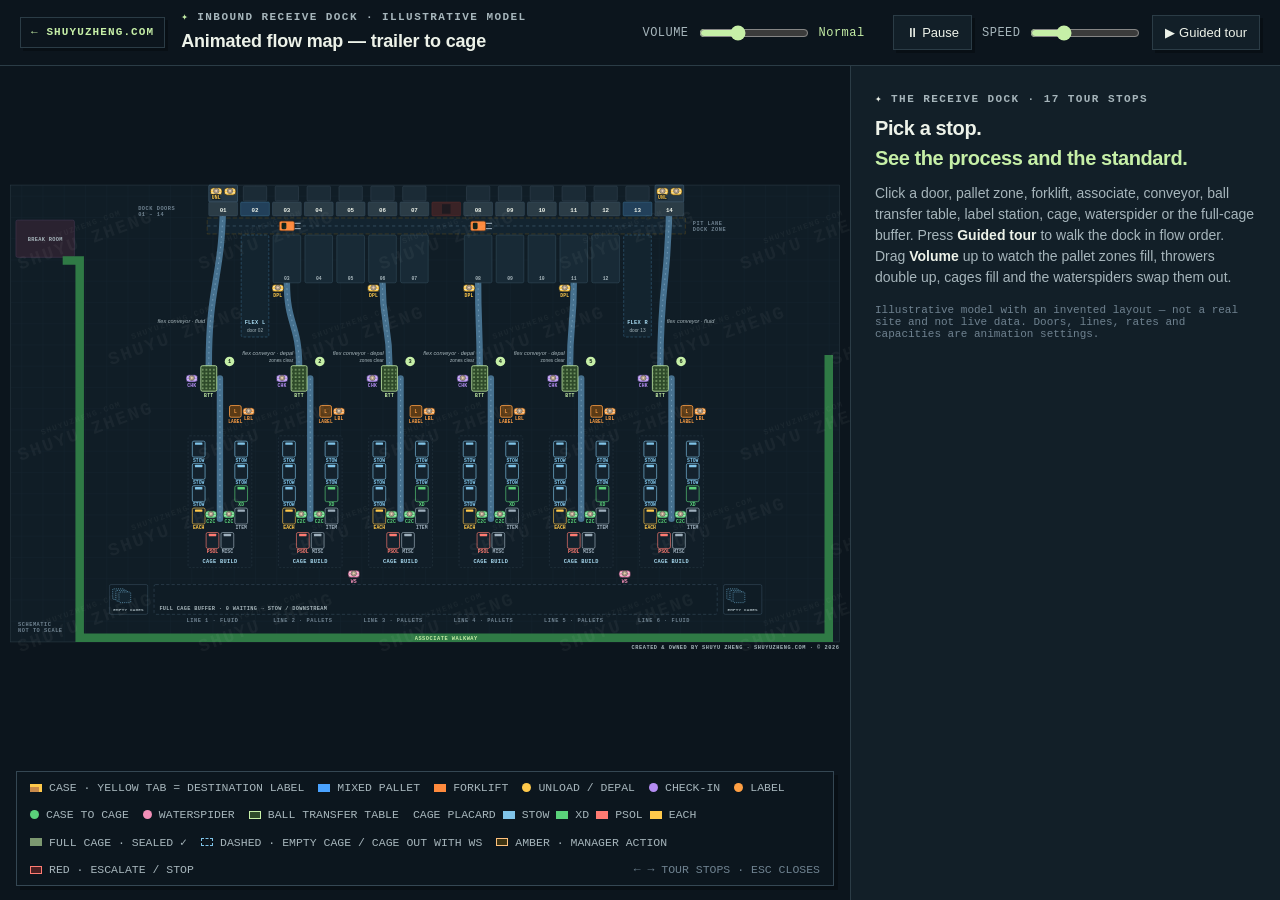
==== dock-flow/index.html @ 423a7daf "shuyuzheng.com" ====
<!DOCTYPE html>
<!-- Receive Dock — Animated Flow Map. Created and owned by Shuyu Zheng (shuyuzheng.com). © 2026 Shuyu Zheng. Illustrative model with an invented layout: not a real site, not live data. -->
<html lang="en">
<head>
<meta charset="utf-8">
<meta name="viewport" content="width=device-width, initial-scale=1">
<title>Receive Dock — Animated Flow Map · Shuyu Zheng</title>
<meta name="description" content="An interactive, illustrative model of an inbound receive dock, from trailer to cage, built by Shuyu Zheng to help new operations leaders learn the process path.">
<meta name="author" content="Shuyu Zheng">
<meta name="copyright" content="© 2026 Shuyu Zheng — creator and owner">
<link rel="canonical" href="https://shuyuzheng.com/dock-flow/">
<link rel="icon" type="image/svg+xml" href="data:image/svg+xml,%3Csvg xmlns='http://www.w3.org/2000/svg' viewBox='0 0 64 64'%3E%3Crect width='64' height='64' rx='12' fill='%2314213d'/%3E%3Ctext x='32' y='42' font-family='Arial,sans-serif' font-weight='700' font-size='30' text-anchor='middle' fill='white'%3ESZ%3C/text%3E%3C/svg%3E">
<script>if(/[?&]embed=1(&|$)/.test(location.search))document.documentElement.classList.add('embed')</script>
<style>
  :root{
    color-scheme:dark;
    --bg:#0c151d; --panel:#121f28; --panel2:#172631; --line:#2b3c46; --text:#edf2e9; --muted:#a6b5bb; --dim:#6f8290;
    --mint:#c6efa7; --amber:#ffc17d; --blue:#a7d9ef; --safety:#ffc94b; --red:#ff7b72;
    --floor:#101d26; --grid:#152634;
    --conv:#46718f; --case:#c98a4b; --pallet:#4aa3ff; --fork:#ff8a3d; --chk:#b48cf2; --c2c:#5ad27a; --cage:#7fc3e8; --lbl:#ff9f43; --ws:#f28fb8;
    --mono:'Courier New',Courier,monospace; --sans:Inter,ui-sans-serif,-apple-system,"Segoe UI",sans-serif;
  }
  *{box-sizing:border-box}
  html,body{margin:0;height:100%;font:14px/1.5 var(--sans);color:var(--text);background:var(--bg)}
  header{display:flex;align-items:center;gap:16px;padding:10px 20px;min-height:66px;background:var(--bg);border-bottom:1px solid var(--line)}
  .back{font:700 11px/1.4 var(--mono);letter-spacing:.1em;color:var(--mint);text-decoration:none;border:1px solid var(--line);padding:7px 10px;box-shadow:3px 3px 0 #080f15;white-space:nowrap}
  .back:hover,.back:focus-visible{border-color:var(--mint)}
  .eyebrow{font:700 11px/1.4 var(--mono);letter-spacing:.13em;color:var(--muted);margin:0}
  .eyebrow b{color:var(--mint);font-weight:700}
  header h1{font-size:18px;margin:2px 0 0;font-weight:650;letter-spacing:-.01em}
  .controls{margin-left:auto;display:flex;align-items:center;gap:10px;flex-wrap:wrap}
  button{border:1px solid var(--line);background:var(--panel);color:var(--text);padding:7px 12px;cursor:pointer;font:inherit;font-size:13px;box-shadow:3px 3px 0 #080f15;transition:transform .12s,box-shadow .12s}
  button:hover{transform:translate(-1px,-1px);box-shadow:4px 4px 0 #080f15}
  button:active{transform:translate(1px,1px);box-shadow:2px 2px 0 #080f15}
  button[aria-pressed="true"]{background:var(--mint);color:#132319;border-color:var(--mint)}
  button:disabled{opacity:.4;transform:none;box-shadow:none;cursor:default}
  label.ctl{display:flex;align-items:center;gap:8px;font:12px var(--mono);letter-spacing:.04em;color:var(--muted)}
  label.ctl input[type=range]{width:110px;accent-color:var(--mint)}
  label.ctl span{color:var(--mint);min-width:64px}
  body{display:flex;flex-direction:column}
  header{flex:none}
  main{display:grid;grid-template-columns:1fr 430px;flex:1;min-height:0}
  #mapwrap{position:relative;overflow:hidden;background:var(--bg);padding-bottom:78px}
  svg{width:100%;height:100%;display:block}
  .floor{fill:url(#grid);stroke:var(--line)}
  .aisle{fill:none;stroke:#3a5566;stroke-width:1.5;stroke-dasharray:6 6}
  .fllane{fill:#132430;stroke:#5a4a1e;stroke-width:1;stroke-dasharray:8 4}
  .door{cursor:pointer}
  .door rect.d{fill:#2b3c46;stroke:#3a5060}
  .door.flex rect.d{fill:#22405a;stroke:#3a6a8a}
  .door.closed rect.d{fill:#3a2326;stroke:#5a2a2a;cursor:default}
  .door.active rect.d{stroke:var(--safety);stroke-width:2.5}
  .doorlbl{fill:var(--text);font:700 11px var(--mono);text-anchor:middle;pointer-events:none}
  .trailer{fill:#1b2b36;stroke:#354753}
  .trailer.open{fill:#243745;stroke:#4a6a80}
  .conv{fill:none;stroke:var(--conv);stroke-width:12;stroke-linecap:round;stroke-linejoin:round;cursor:pointer;transition:stroke .2s}
  .conv2{fill:none;stroke:#7fa6c0;stroke-width:2;stroke-dasharray:3 7;pointer-events:none;opacity:.7}
  .conv.hot,.conv:hover{stroke:#6c9fc4}
  .convlbl{font:italic 10.5px var(--sans);fill:var(--muted);paint-order:stroke;stroke:var(--floor);stroke-width:4px;pointer-events:none}
  .zone{cursor:pointer}
  .zone rect.box{transition:all .2s}
  .zone:hover rect.box,.zone:focus rect.box{stroke:var(--text);stroke-width:2}
  .zone.active rect.box{stroke:var(--mint);stroke-width:2.5}
  .zone.tourglow rect.box{animation:pulse 1.2s ease-in-out infinite}
  @keyframes pulse{0%,100%{stroke-width:2.5}50%{stroke-width:5}}
  .stall rect.box{fill:#182a36;stroke:#35505f}
  .stall.warn rect.box{fill:#3d3312;stroke:var(--amber)}
  .stall.crit rect.box{fill:#4a1f22;stroke:var(--red)}
  .stall text{font:700 9px var(--mono);fill:var(--muted);text-anchor:middle;pointer-events:none}
  .pal{fill:var(--pallet);stroke:#a7d9ef;stroke-width:1}
  .flexz rect.box{fill:#13242f;stroke:#3a6a8a;stroke-dasharray:5 3}
  .flexz.warn rect.box{fill:#3d3312;stroke:var(--amber)}
  .flexz.crit rect.box{fill:#4a1f22;stroke:var(--red)}
  .flexz text{font:700 10px var(--mono);fill:var(--blue);text-anchor:middle;pointer-events:none;letter-spacing:.05em}
  .flexz .sm{font:9px var(--sans);fill:var(--muted);letter-spacing:0}
  .table rect.box{fill:#2e4a2a;stroke:var(--mint);stroke-width:1.5}
  .table .dots{fill:url(#balls);pointer-events:none}
  .table text{font:700 9px var(--mono);fill:var(--mint);text-anchor:middle;pointer-events:none;letter-spacing:.06em}
  .lblst rect.box{fill:#5a3a16;stroke:var(--lbl);stroke-width:1.5}
  .lblst text{font:700 8.5px var(--mono);fill:var(--lbl);text-anchor:middle;pointer-events:none;letter-spacing:.04em}
  .build rect.box{fill:#111e28;stroke:#2b3c46;stroke-dasharray:4 3}
  .build.warn rect.box{stroke:var(--amber);fill:#1e2416}
  .build.crit rect.box{stroke:var(--red);fill:#2a161a}
  .build text{font:700 10px var(--mono);fill:var(--blue);text-anchor:middle;pointer-events:none;letter-spacing:.06em}
  .build .sm{font:9px var(--sans);fill:var(--muted);letter-spacing:0}
  .cage{--pc:var(--cage)}
  .cage.pc-green{--pc:var(--c2c)} .cage.pc-red{--pc:var(--red)} .cage.pc-yellow{--pc:var(--safety)} .cage.pc-grey{--pc:#9fb0bd}
  .cage rect.box{fill:#14222d;stroke:var(--pc);stroke-width:1.2}
  .cage .placard{fill:var(--pc);pointer-events:none}
  .cage .fill{fill:var(--pc);opacity:.35;pointer-events:none}
  .cage text{font:700 9px var(--mono);fill:var(--pc);text-anchor:middle;pointer-events:none}
  .cage.full rect.box{stroke:var(--mint);stroke-width:2}
  .cage.full .fill{fill:var(--mint);opacity:.55}
  .cage .seal{fill:none;stroke:#0c151d;stroke-width:2.4;stroke-linecap:round;visibility:hidden;pointer-events:none}
  .cage.sealed .seal{visibility:visible}
  .cage.away rect.box{fill:none;stroke-dasharray:3 3;opacity:.45}
  .cage.away .seal{visibility:hidden}
  .cage.away .fill{visibility:hidden}
  .buffer rect.box{fill:#0f1c25;stroke:#3a5060;stroke-dasharray:6 4}
  .buffer text{font:700 10px var(--mono);fill:var(--muted);text-anchor:end;pointer-events:none;letter-spacing:.06em}
  .buffer.warn rect.box{stroke:var(--amber)}
  .bcage{fill:var(--mint);opacity:.55;stroke:var(--cage);stroke-width:1}
  .empties rect.box{fill:#0f1c25;stroke:#3a5060}
  .empties .ecage{fill:#13242f;stroke:var(--cage);stroke-width:1;stroke-dasharray:2 2;pointer-events:none}
  .empties text{font:700 8px var(--mono);fill:var(--muted);text-anchor:middle;pointer-events:none;letter-spacing:.05em}
  .room rect.box{fill:#2a2230;stroke:#4a3a55}
  .room text{font:700 10px var(--mono);fill:var(--muted);text-anchor:middle;pointer-events:none;letter-spacing:.06em}
  .walk{fill:none;stroke:#2f7a45;stroke-width:16;cursor:pointer}
  .walk:hover{stroke:#3a9a55}
  .walklbl{font:700 10px var(--mono);fill:#c6efa7;text-anchor:middle;pointer-events:none;letter-spacing:.1em}
  .case rect.b{fill:var(--case);stroke:#3a2a12;stroke-width:1}
  .case rect.y{fill:var(--safety);stroke:none}
  .case.done rect.b{fill:#d9a066}
  .badge circle{fill:var(--mint)}
  .badge text{fill:#132319;font:700 10px var(--mono);text-anchor:middle;pointer-events:none}
  .linetag{font:700 10px var(--mono);fill:var(--dim);text-anchor:middle;letter-spacing:.1em}
  .north{font:700 10px var(--mono);fill:var(--dim);letter-spacing:.1em}
  .wm{pointer-events:none} .wm text{font:700 34px var(--mono);fill:var(--text);opacity:.045;letter-spacing:.12em;text-anchor:middle} .wm text.org{font-size:15px;letter-spacing:.16em}
  .credit{font:700 10px var(--mono);fill:var(--muted);letter-spacing:.1em;text-anchor:end;pointer-events:none}
  .fork{cursor:pointer}
  .fork .body{fill:var(--fork);stroke:#7a3a10;stroke-width:1}
  .fork .cab{fill:#132319}
  .fork .tine{stroke:#9fb0bd;stroke-width:2}
  .fork.active .body{stroke:var(--mint);stroke-width:2.5}
  .aa{cursor:pointer}
  .aa .vest{stroke:#0c151d;stroke-width:1.2}
  .aa .stripe{stroke:#edf2e9;stroke-width:1.6;opacity:.85;pointer-events:none}
  .aa .head{fill:#e8cdb0;stroke:#0c151d;stroke-width:.9}
  .aa .hat{fill:none;stroke:#0c151d;stroke-width:1;opacity:.6}
  .aa .tag{font:700 9px var(--mono);text-anchor:middle;pointer-events:none;paint-order:stroke;stroke:var(--floor);stroke-width:3px;letter-spacing:.04em}
  .aa.busy .vest{filter:brightness(1.2)}
  .aa.active .vest{stroke:var(--mint);stroke-width:2.2}
  .wscage{fill:none;stroke:var(--cage);stroke-width:1.5;stroke-dasharray:2 2}
  .wsfull .wscage{fill:var(--mint);opacity:.85;stroke-dasharray:none}
  .flbl{font:700 9.5px var(--mono);fill:var(--text);paint-order:stroke;stroke:var(--floor);stroke-width:5px;pointer-events:none}
  .say{font:9px var(--sans);fill:var(--muted);paint-order:stroke;stroke:var(--floor);stroke-width:4px;pointer-events:none;text-anchor:middle}
  #legend{position:absolute;left:16px;right:16px;bottom:14px;background:#0c171fed;border:1px solid #354753;box-shadow:4px 4px 0 #080f15;padding:9px 13px;font:11.5px var(--mono);display:flex;gap:14px;flex-wrap:wrap;color:var(--muted)}
  #legend span{display:inline-flex;align-items:center;gap:7px}
  .sw{width:12px;height:8px;display:inline-block}
  .sw.round{border-radius:50%;width:9px;height:9px}
  #tip{position:absolute;pointer-events:none;background:#0c171f;border:1px solid #5c777b;color:var(--text);font-size:12px;padding:8px 10px;display:none;max-width:280px;line-height:1.4;z-index:5;box-shadow:4px 4px 0 #080f15}
  #tip b{color:var(--mint)}
  aside{background:var(--panel);border-left:1px solid var(--line);overflow:auto;display:flex;flex-direction:column}
  aside .empty{padding:26px 24px;color:var(--muted)}
  aside .empty h2{margin:6px 0 10px;font-size:20px;color:var(--text);letter-spacing:-.02em}
  aside .empty h2 span{color:var(--mint)}
  aside .empty b{color:var(--text)}
  .ph{padding:18px 20px 12px;border-bottom:1px solid var(--line)}
  .ph h2{margin:4px 0 4px;font-size:19px;letter-spacing:-.01em}
  .ph .owner{font-size:12.5px;color:var(--muted)}
  .tabs{display:flex;border-bottom:1px solid var(--line);background:var(--panel)}
  .tabs button{border:0;box-shadow:none;padding:10px 12px;background:none;border-bottom:2px solid transparent;color:var(--muted);font:700 11px var(--mono);letter-spacing:.06em;transform:none}
  .tabs button:hover{color:var(--text);transform:none;box-shadow:none}
  .tabs button[aria-selected="true"]{color:var(--mint);border-bottom-color:var(--mint);background:none}
  .tab{padding:16px 20px;display:none}
  .tab.on{display:block}
  .tab h3{font:700 11px var(--mono);letter-spacing:.12em;color:var(--muted);margin:16px 0 8px}
  .tab h3:first-child{margin-top:0}
  .tab ul,.tab ol{margin:0;padding-left:18px}
  .tab li{margin:4px 0;color:#d5dcd2}
  .kv{display:grid;grid-template-columns:minmax(120px,1fr) 1.3fr;gap:7px 12px;font-size:13px}
  .kv .v{font-weight:600;text-align:right;color:var(--text)}
  .kv div:not(.v){color:var(--muted)}
  .ref{font:11px var(--mono);color:var(--dim)}
  .deck{border:1px solid #354753;background:#0c171f;box-shadow:6px 6px 0 #080f15}
  .slide{aspect-ratio:16/9;padding:20px 24px;display:flex;flex-direction:column;overflow:auto}
  .slide .k{font:700 10.5px var(--mono);color:var(--muted);letter-spacing:.1em}
  .slide h4{margin:6px 0 12px;font-size:17px;color:var(--mint);letter-spacing:-.01em}
  .slide ol{margin:0;padding-left:18px;font-size:12.5px}
  .slide li{margin:5px 0}
  .deckbar{display:flex;align-items:center;gap:8px;padding:10px;border-top:1px solid var(--line);background:var(--panel)}
  .deckbar .n{margin-left:auto;font:10.5px var(--mono);color:var(--dim)}
  .navrow{display:flex;gap:10px;padding:14px 20px;border-top:1px solid var(--line);margin-top:auto}
  .navrow button{flex:1}
  @media (max-width:1000px){main{grid-template-columns:1fr}aside{position:fixed;inset:auto 0 0 0;max-height:60%;border-top:1px solid var(--line)}}
html.embed,html.embed body{overflow:hidden}
html.embed header,html.embed aside,html.embed #legend{display:none}
html.embed main{grid-template-columns:1fr;height:100%}
html.embed #mapwrap{padding-bottom:0!important}
@media (max-width:1000px){html:not(.embed),html:not(.embed) body{height:auto}html:not(.embed) body{display:block}html:not(.embed) header{flex-wrap:wrap}html:not(.embed) .controls{margin-left:0;flex-basis:100%}html:not(.embed) main{display:block;height:auto}html:not(.embed) svg{height:auto;aspect-ratio:16/9}html:not(.embed) aside{position:static;max-height:none;border-left:0;border-top:1px solid var(--line)}}
.door:focus rect.d,.fork:focus .body,.aa:focus .vest{stroke:var(--text);stroke-width:2}
path.conv:focus,path.walk:focus{stroke:var(--text)}
</style>
</head>
<body>
<header>
  <a class="back" href="/#work" aria-label="Back to shuyuzheng.com">← SHUYUZHENG.COM</a>
  <div>
    <p class="eyebrow"><b>✦</b> INBOUND RECEIVE DOCK · ILLUSTRATIVE MODEL</p>
    <h1>Animated flow map — trailer to cage</h1>
  </div>
  <div class="controls">
    <label class="ctl">VOLUME <input type="range" id="vol" min="1" max="10" step="1" value="4"> <span id="vollbl">Normal</span></label>
    <button id="play">⏸ Pause</button>
    <label class="ctl">SPEED <input type="range" id="speed" min="0.25" max="3" step="0.25" value="1"></label>
    <button id="tour">▶ Guided tour</button>
  </div>
</header>
<main>
  <div id="mapwrap">
    <svg id="map" viewBox="0 0 1600 900" role="img" aria-label="Illustrative receive dock floor plan with animated flow"></svg>
    <div id="legend"></div>
    <div id="tip"></div>
  </div>
  <aside id="panel"></aside>
</main>
<script>
const DOORS = ["01","02","03","04","05","06","07","X","08","09","10","11","12","13","14"];
const FLEX_DOORS = ["02","13"];
const DOOR_X0 = 390, DOOR_W = 60;
const LINES = [
  {n:1, x:400,  type:"fluid", door:"01"},
  {n:2, x:570,  type:"map",   doors:["03","04"],      head:"03"},
  {n:3, x:740,  type:"map",   doors:["05","06","07"], head:"06"},
  {n:4, x:910,  type:"map",   doors:["08","09"],      head:"08"},
  {n:5, x:1080, type:"map",   doors:["10","11","12"], head:"11"},
  {n:6, x:1250, type:"fluid", door:"14"},
];
const STALL_CAP = 6, CASES_PER_PALLET = 8, FLEX_CAP = 12, TABLE_CAP = 2, CAGE_CAP = 24;
const BUFFER_PULL = 8.5, BUF_AMBER = 12, SEAL_T = 1.5;
const CAGES = ["STOW","STOW","STOW","EACH", "STOW","STOW","XD","ITEM", "PSOL","MISC"];
const PLACARD = {STOW:"blue", XD:"green", PSOL:"red", EACH:"yellow", ITEM:"grey", MISC:"grey"};
const CAGE_WEIGHTS = [4.5,4,3,1.6, 4,3.5,1.1,0.7, 0.9,0.4];
const FORKS = [ {id:"forkA", label:"Forklift 1", lines:[2,3]}, {id:"forkB", label:"Forklift 2", lines:[4,5]} ];
const WATERSPIDERS = [ {id:"ws1", label:"Waterspider 1", lines:[1,2,3]}, {id:"ws2", label:"Waterspider 2", lines:[4,5,6]} ];
const FLEXZONES = [
  {id:"flexL1", door:"02", title:"FLEX L"},
  {id:"flexR1", door:"13", title:"FLEX R"},
];
const INFO = {
  door:{lane:"DOCK DOOR",title:"Dock door & trailer",owner:"Dock manager",
    what:["A trained associate releases the trailer to the dock before anyone works it, and every move starts with a door scan so the system knows which trailer is being unloaded.","Floor-loaded (fluid) trailers are hand-unloaded from inside the trailer straight onto a flex conveyor (lines 1 and 6). Palletized trailers are unloaded by forklift into the pallet zone right below the door (lines 2–5)."],
    controls:[["Trailer release","nobody works a trailer until it is released to the dock","practice"],["Freight type","fluid → unloaders + flex conveyor · pallets → forklift to the door's pallet zone","model"],["Escalation","zones turn amber as they fill and red at capacity","model"]],
    slides:[{title:"Door discipline",bullets:["Freight type decides the line: fluid → unloaders feed the flex conveyor; pallets → forklift to the pallet zone under the door","Keep each zone inside its limit before the next trailer is pulled","Separate people from forklift traffic at unload and staging"]}]},
  flexdoor:{lane:"FLEX DOOR",title:"Flex door — pallet unload only",owner:"Dock manager",
    what:["One extra door on each side, between the fluid lines and the pallet lines. No conveyor: pallets are unloaded by forklift straight into the flex zone below.","They add room for live unloads, overflow pallet staging and urgent trailers without tying up a conveyor line."],
    controls:[["Use cases","live unloads · overflow staging · urgent trailers","practice"]],
    slides:[{title:"Why flex doors",bullets:["Live unloads do not wait for a conveyor line","Overflow pallets stage here when a line's zones are full","Urgent trailers get worked on arrival instead of waiting in the yard"]}]},
  flexz:{lane:"FLEX PALLET ZONE",title:"Flex zone — overflow pallet staging",owner:"Dock manager · Receive manager",
    what:["One flex zone directly under each flex door. Pallets land here when every zone on a line is full, and can be received in place so their routing is known before a line frees up.","Single-item pallets can go straight to stow from here; mixed pallets wait for a line to break them down."],
    controls:[["Capacity","the positions drawn in the zone; amber when nearly full, red when full","anim"],["Order","first in, first out — oldest and most urgent first","practice"]],
    slides:[{title:"Flex zone rules",bullets:["First in, first out","Receive pallets as they land so routing is known early","Zone full → stop sending pallet trailers to flex doors and escalate"]}]},
  fork:{lane:"FORKLIFT · PALLET UNLOAD",title:"Forklift operator — pallet unload",owner:"Dock manager · certified operators",
    what:["Forklift operators unload mixed pallets from the trailer into the pallet zone under that door.","The forklift works only inside the dock zone: along the lane between the doors and the zones, back into the trailer, and down into the pallet zone or flex zone under that door. It never drives past the zone line into the depal, conveyor or cage areas. When every zone on its line is full it diverts the next pallet to a flex zone on its side.","Each move is scanned — the door first, then the pallet once it is set down — so the system knows where every pallet is."],
    controls:[["Travel","forklift lane + pallet zones only — never past the zone line","model"],["Certification","every operator certified before live work","practice"],["Pedestrian separation","marked forklift lanes; spotter at active stacking","practice"],["Zone being worked","the forklift does not drop into the zone the flex conveyor is in","model"]],
    slides:[{title:"Pallet unload",bullets:["Scan the dock door","Drive into the trailer, pick the pallet","Set it down in the door's pallet zone, scan the pallet → unload done"]},{title:"Then hand off to receive",bullets:["An associate receives the pallet in the zone","The scanner returns where it goes — follow it","Mixed pallets → depalletize on this line · single-item pallets → straight to stow"]}]},
  stall:{lane:"PALLET ZONE · WIP",title:"Pallet zone — receive & depalletize",owner:"Receive manager · depal associates",
    what:["One pallet zone per dock door, directly below it. The forklift drops pallets here. An associate receives each pallet by scanning its labels, and the scanner says where it goes: depalletize on this line, or straight to stow.","In the zone the flex conveyor is snaked into, associates cut the wrap, label every case and throw cases one at a time onto the conveyor. Each line has one flex conveyor, snaked into one zone at a time; when that zone is cleared the belt runs empty and the associates move its end to the next zone (line 3: 06 → 07 → 06 → 05, then back). Meanwhile the forklift keeps filling the line's other zones and stays out of the one being worked."],
    controls:[["Zone capacity","the positions drawn in the zone","anim"],["Amber","nearly full → dock manager acts","model"],["Red","door at capacity → forklift diverts to a flex zone","model"],["Second thrower","joins when the line's zones pass half full","anim"],["Forklift / depal separation","the forklift does not drop into the zone being worked","model"]],
    slides:[{title:"Receive the pallet",bullets:["Scan the pallet labels","Follow the routing the scanner returns","Mixed pallet → depalletize here"]},{title:"Depalletize and throw",bullets:["Cut the wrap","Label every case","Throw cases onto the flex conveyor one at a time — no piles, no double-stacks","Empty pallet out of the zone immediately","Zone cleared → let the belt run empty → move the conveyor end to the next zone"]},{title:"Reading the zones",bullets:["Zones filling + forklift waiting = depal is the constraint → add throwers","Zones empty + trailer open = the forklift or the door is the constraint","Zone red → send the next pallet trailer to a flex door"]}]},
  convmap:{lane:"FLEX CONVEYOR",title:"Flex conveyor — pallet zone to ball transfer table",owner:"Receive manager",
    what:["One movable gravity (skate-wheel) flex conveyor per line — a single belt that curves and snakes, not a network. Its end is snaked into one pallet zone at a time and the throwers work there. When that zone is cleared the associates let the belt run empty, then walk its end to the next zone. On the map the belt swings across and the throwers go with it.","Throughput is set by the throwers and by check-in, not by the conveyor: one case at a time, label up."],
    controls:[["Jam clears","lock out before reaching in; hands-off zones at transfers","practice"],["Orientation","label up for the check-in scan","practice"],["Move","zone cleared + belt empty → move the end; never move a loaded belt","model"]],
    slides:[{title:"Flex conveyor standard",bullets:["One case per throw, label up","One belt per line — its end sits in one zone at a time","Zone cleared → belt runs empty → move the end to the next zone","Stop throwing if the table backs up — never build a pile","Lock out for every jam clear"]}]},
  convfluid:{lane:"FLEX CONVEYOR · FLUID",title:"Flex conveyor — fluid trailer to ball transfer table",owner:"Dock manager · unloaders",
    what:["Floor-loaded cases are unloaded by hand onto a flex conveyor that runs from inside the trailer to the ball transfer table.","Flex conveyors are movable, so the door-to-line pairing can change with the shift plan."],
    controls:[["Pace","set by the unloaders; they stop when the check-in table is full","model"],["No piles","standard-work misses show up as piles at the end of the line","practice"]],
    slides:[{title:"Fluid unload standard",bullets:["Controlled pace — stop when the check-in table is full","Label up on the belt","No floor piles at the end of the line"]}]},
  table:{lane:"BALL TRANSFER TABLE · CHECK-IN",title:"Ball transfer table — case check-in",owner:"Receive manager · check-in associates",
    what:["The flex conveyor rolls cases onto the ball transfer table: a plate of small steel ball transfers, so a case can be pushed or turned in any direction by hand. It is not powered — freight stops here until an associate pushes it.","The check-in associate scans each case's barcodes, one case at a time, which receives it into the system and ties it to a case label.","Received cases are pushed sideways onto the powered conveyor that sits right beside the table."],
    controls:[["Scan time","each case takes a fixed check-in time in this model","anim"],["Table capacity","2 cases — table full = stop throwing","anim"],["Damaged / unscannable","set aside, photograph, log — never back on the line","practice"]],
    slides:[{title:"Check-in at the table",bullets:["Case arrives on the ball transfer table and stops","Scan every barcode on the case","Push the received case onto the powered conveyor beside the table"]},{title:"Table rules",bullets:["Every case leaves with a system record and a case label","Table full → throwers / unloaders stop; never stack on the table","Problem cases go to the problem-solve cart, not back on the line"]}]},
  pconv:{lane:"POWERED CONVEYOR",title:"Powered conveyor — table to the cage area",owner:"Receive manager",
    what:["The powered roller conveyor carries checked-in cases from the ball transfer table past the label station to the case-to-cage associates.","It is the first visible signal of a rate mismatch between check-in and cage build."],
    controls:[["Queue at the end","more than 12 cases → check-in stops pushing; move people to case-to-cage","model"],["Guarding","photo-eyes, end guard and emergency stop checked before start","practice"]],
    slides:[{title:"Reading the conveyor",bullets:["Empty conveyor + full table = check-in is the constraint → add a check-in associate","Backed-up end + empty table = case-to-cage is the constraint","Both full → divert to flex zones and escalate"]}]},
  label:{lane:"LABEL STATION",title:"Label station — destination label",owner:"Receive manager · label associate",
    what:["A 5S-marked station beside the powered conveyor. The associate scans each checked-in case; a small yellow label prints with the case's destination and goes on the box.","Destinations in this model: STOW, EACH, XD (cross-dock), PSOL (problem solve), ITEM (item-level receive downstream) and MISC."],
    controls:[["Label","yellow destination label on every case","model"],["Unreadable","to problem solve — never a guess","practice"]],
    slides:[{title:"Destination label",bullets:["Scan the case → label prints → apply, label up","One case at a time, keep the gap","Unreadable → problem solve, not a guess"]}]},
  build:{lane:"CAGE BUILD · CASE TO CAGE",title:"Cage build — case to cage",owner:"Receive manager · problem solve · inventory quality",
    what:["Two case-to-cage associates work the end of the powered conveyor: scan the case, read the destination on screen, carry the case to the matching cage, and scan the cage so the system records the move.","Ten cages are 5S-marked around the end of each conveyor, each with a colour-coded placard for its destination — blue STOW, green XD (cross-dock), red PSOL (problem solve), yellow EACH; ITEM and MISC are grey. When a cage is full the associate seals it with a scan, then the waterspider takes it to the full-cage buffer and drops an empty cage in its place."],
    controls:[["Queue at the conveyor end","more than 6 cases → the line flags 'add case-to-cage help'; more than 12 → check-in stops pushing","model"],["Cage capacity","the fill bar shows how close a cage is to full","anim"],["Placard","colour matches the destination; checked again at drop-off","practice"],["Seal","every cage is sealed with a scan before it leaves the build area","practice"]],
    slides:[{title:"Cage build",bullets:["Scan the case, read the destination on screen","Carry the case to the cage whose placard colour matches, scan the cage","Full cage → seal → waterspider → buffer → downstream"]}]},
  c2c:{lane:"CASE-TO-CAGE ASSOCIATE",title:"Case-to-cage associate",owner:"Receive manager",
    what:["Picks the next case off the end of the powered conveyor, scans it, walks the short lane between the conveyor and the cages, places the case in the cage whose placard colour matches the destination, then scans the cage.","One associate works each side of the conveyor end (five cages each). If every open cage on that side is full and waiting on the waterspider, the case waits on the conveyor."],
    controls:[["Rule","never place a case without the cage scan","practice"],["Add help","queue past 6 cases → the line flags 'add case-to-cage help'","model"]],
    slides:[{title:"Case to cage",bullets:["Scan the case → destination","Carry it to the matching cage","Place it, scan the cage → move recorded"]}]},
  cage:{lane:"DESTINATION CAGE",title:"Destination cage (colour-coded placard)",owner:"Receive manager",
    what:["The colour-coded placard names the destination: blue STOW (to storage), green XD (cross-dock, straight to outbound), red PSOL (problem solve), yellow EACH (broken down to single items); ITEM and MISC are grey.","The cage fills visibly; when it is full it turns green and a seal scan marks it (✓). Only then does the waterspider wheel it to the full-cage buffer and replace it with an empty cage — while it is away the 5S spot shows as a dashed outline."],
    controls:[["Seal","scan before transport — no unsealed cage leaves","practice"],["Placard","faces the conveyor; colour matches the destination","practice"],["Mixed freight","cages are spot-checked for cross-dock / stow mix-ups","practice"]],
    slides:[{title:"Cage destinations",bullets:["BLUE STOW → storage","YELLOW EACH → broken down to single items","GREEN XD → cross-dock to outbound","RED PSOL → problem solve","ITEM · MISC → grey in this model"]},{title:"Placard discipline",bullets:["Placard colour must match the destination before the cage is released","The waterspider checks the placard before moving a cage","Any mixed cage = flag it and re-sort before it reaches stow"]}]},
  ws:{lane:"WATERSPIDER · CAGE SWAP",title:"Waterspider — full cage out, empty cage in",owner:"Receive manager",
    what:["The waterspider watches the cages around the conveyor ends. When one is full and sealed they wheel it to the full-cage buffer below the dock and bring an empty cage back to the same 5S spot, so the case-to-cage associates never leave the line.","In this animation one waterspider covers three lines, parks each sealed cage in the buffer under its own line and takes an empty from the nearer stack; add a second per side when full cages start waiting."],
    controls:[["Seal first","only sealed cages move","practice"],["Placard check","placard colour vs destination before moving a cage","practice"],["Coverage","1 waterspider per 3 lines","anim"],["Rule","empty cage back on the 5S spot before the next full one is pulled","model"]],
    slides:[{title:"Waterspider loop",bullets:["Full cage → wheel to buffer","Grab an empty cage","Empty cage back on the same 5S spot","Repeat — case-to-cage associates never leave the line"]}]},
  buffer:{lane:"FULL CAGE BUFFER",title:"Full-cage buffer — below the dock",owner:"Receive manager · stow manager",
    what:["A staging strip below the receive lines where waterspiders park full cages. From here each cage goes on to its destination: stow, each break-down, cross-dock or problem solve.","A growing buffer means downstream is not pulling fast enough — the dock is producing more than downstream is consuming."],
    controls:[["Amber","too many full cages waiting → stow manager","model"],["Pull","one cage every few seconds","anim"]],
    slides:[{title:"Reading the buffer",bullets:["Empty buffer + full cages waiting at the lines = the waterspider is the constraint","Buffer growing = the downstream pull is the constraint","Never stage cages on the walkway"]}]},
  empties:{lane:"EMPTY CAGES",title:"Empty-cage stack",owner:"Receive manager",
    what:["Empty cages staged at each end of the full-cage buffer. On every swap the waterspider drops the full cage in the buffer, takes an empty from the nearest stack and wheels it back to the same 5S spot at the line."],
    controls:[["Stack empty","the waterspider cannot swap → cages overflow at the line","practice"]],
    slides:[{title:"Empty-cage stack",bullets:["Full cage into the buffer → empty cage from the stack → back to the 5S spot","Stack empty = no swap → cages overflow at the line"]}]},
  depal:{lane:"DEPAL ASSOCIATE",title:"Depal thrower",owner:"Receive manager",
    what:["Depalletizes the mixed pallets in the zone the flex conveyor is snaked into: cut the wrap, label every case, throw one case at a time onto the conveyor. When the zone is cleared the throwers move the conveyor end to the next zone and follow it. A second thrower joins when the line's zones pass half full."],
    controls:[["Second thrower","joins when the line's zones pass half full","anim"],["Stop","stop throwing when the table is full","model"]],
    slides:[{title:"Depal",bullets:["Cut wrap · label every case · one case per throw","Stop when the table is full","Zone cleared → move the flex conveyor to the next zone"]}]},
  unloader:{lane:"FLUID UNLOADER",title:"Fluid unloader",owner:"Dock manager",
    what:["Works inside the trailer, not on the dock: two unloaders hand-unload floor-loaded cases onto the flex conveyor that is pushed into the trailer, and the belt carries them out to the ball transfer table. They stop unloading whenever the check-in table is full."],
    controls:[["Stop","stop unloading when the check-in table is full","model"]],
    slides:[{title:"Fluid unload",bullets:["Conveyor pushed into the trailer — unloaders work inside it","Label up on the conveyor","Controlled pace — stop when the check-in table is full","No floor piles at the trailer door or the end of the line"]}]},
  walk:{lane:"SAFETY",title:"Associate walkway",owner:"Safety · operations manager",
    what:["Green pedestrian-only boundary around the dock. It keeps people out of forklift travel between the doors and the pallet zones — the biggest safety exposure on a receive dock."],
    controls:[["Forklift contact","zero tolerance","practice"],["Near miss","document, debrief, refresh the standard work","practice"]],
    slides:[{title:"Walkway rules",bullets:["Cross forklift lanes only at marked points","Nothing staged on the walkway","Dock safety walk every shift, findings actioned the same shift"]}]},
  room:{lane:"SUPPORT",title:"Break room",owner:"Site",what:["Break room beside the dock; pedestrian access via the walkway only."],controls:[],slides:[{title:"Break room",bullets:["Pedestrian access via the walkway only"]}]},
};
const svg=document.getElementById('map'), NS='http://www.w3.org/2000/svg';
const el=(t,a={},p)=>{const e=document.createElementNS(NS,t);for(const k in a)e.setAttribute(k,a[k]);if(p)p.appendChild(e);return e;};
const txt=(x,y,s,a={},p)=>{const t=el('text',{x,y,...a},p);t.textContent=s;return t;};
const doorIdx=n=>DOORS.indexOf(String(n)), doorCenter=n=>DOOR_X0+doorIdx(n)*DOOR_W+DOOR_W/2;
let playing=true, speed=1, vol=4, active=null, tourTimer=null, tab='overview', slideIdx=0;
const FL_LANE=97, STALL_Y=114, STALL_H=90, FLEX_H=192, TABLE_Y=360, TABLE_H=48, TABLE_W=30, LBL_Y=446, CONV_END=648, BUILD_TOP=492, BUILD_BOT=740, WS_AISLE=752, BUF_Y=772, BUF_H=56, BUF_X0=290, BUF_X1=1350;
const CAGE_W=24, CAGE_H=30, CAGE_IN=28, CAGE_PITCH=42, LANE=17;
const CX=x=>x+14;
const TX=x=>CX(x)-6-TABLE_W/2;
const defs=el('defs',{},svg);
const grid=el('pattern',{id:'grid',width:40,height:40,patternUnits:'userSpaceOnUse'},defs);
el('rect',{width:40,height:40,fill:'#101d26'},grid); el('path',{d:'M40,0 L0,0 0,40',fill:'none',stroke:'#152634','stroke-width':1},grid);
const pat=el('pattern',{id:'hatch',width:6,height:6,patternUnits:'userSpaceOnUse',patternTransform:'rotate(45)'},defs);
el('rect',{width:6,height:6,fill:'#243745'},pat); el('rect',{width:2,height:6,fill:'#4a6a80'},pat);
const balls=el('pattern',{id:'balls',width:7,height:7,patternUnits:'userSpaceOnUse'},defs);
el('circle',{cx:3.5,cy:3.5,r:1.5,fill:'#c6efa7',opacity:.8},balls);
el('rect',{class:'floor',x:20,y:20,width:1560,height:860},svg);
txt(34,850,'SCHEMATIC',{class:'north'},svg); txt(34,862,'NOT TO SCALE',{class:'north'},svg);
const gRoom=el('g',{},svg), gWalk=el('g',{},svg), gAisle=el('g',{},svg), gBuf=el('g',{},svg), gBuild=el('g',{},svg), gConv=el('g',{},svg), gLbl=el('g',{},svg), gDoor=el('g',{},svg), gZone=el('g',{},svg), gAA=el('g',{},svg), gCase=el('g',{},svg), gWS=el('g',{},svg), gFork=el('g',{},svg);
const OWNER='SHUYU ZHENG', ORG='shuyuzheng.com';
const gMark=el('g',{class:'wm','aria-hidden':'true'},svg);
for(let r=0;r<5;r++)for(let c=0;c<5;c++){ const x=160+c*340+(r%2)*170, y=120+r*180, t=el('g',{transform:`rotate(-20 ${x} ${y})`},gMark);
  txt(x,y-18,ORG.toUpperCase(),{class:'org'},t); txt(x,y+14,OWNER,{},t); }
txt(1580,894,'CREATED & OWNED BY SHUYU ZHENG · SHUYUZHENG.COM · © 2026',{class:'credit'},svg);
el('rect',{class:'fllane',x:DOOR_X0,y:FL_LANE-15,width:DOORS.length*DOOR_W,height:30},gAisle);
el('path',{class:'aisle',d:`M${DOOR_X0},${FL_LANE} L${DOOR_X0+DOORS.length*DOOR_W},${FL_LANE}`},gAisle);
txt(DOOR_X0+DOORS.length*DOOR_W+14,FL_LANE-2,'PIT LANE',{class:'north'},gAisle); txt(DOOR_X0+DOORS.length*DOOR_W+14,FL_LANE+10,'DOCK ZONE',{class:'north'},gAisle);
const zones={}, order=[];
function keyAct(g,id){g.addEventListener('keydown',e=>{if(e.key==='Enter'||e.key===' '){e.preventDefault();select(id);}});}
function zone(id,cls,info,x,y,w,h,label,sub,parent,ly){
  const g=el('g',{class:'zone '+cls,tabindex:0,role:'button','aria-label':label},parent||gZone);
  el('rect',{class:'box',x,y,width:w,height:h,rx:3},g);
  const base=ly!=null?ly:y+h/2;
  if(label)txt(x+w/2,base+(sub!=null?-2:4),label,{},g);
  if(sub!=null)txt(x+w/2,base+12,sub,{class:'sm'},g);
  g.dataset.id=id; g.addEventListener('click',()=>select(id));
  g.addEventListener('keydown',e=>{if(e.key==='Enter'||e.key===' '){e.preventDefault();select(id);}});
  zones[id]={g,info,x,y,w,h,label}; return g;
}
zone('room','room','room',30,86,110,70,'BREAK ROOM',null,gRoom);
const walk=el('path',{class:'walk',d:'M118,162 L150,162 L150,872 L1560,872 L1560,340'},gWalk);
walk.addEventListener('click',()=>select('walk')); walk.setAttribute('tabindex','0'); walk.setAttribute('role','button'); walk.setAttribute('aria-label','Associate walkway'); keyAct(walk,'walk'); zones.walk={g:walk,info:'walk',label:'Associate walkway'};
txt(840,876,'ASSOCIATE WALKWAY',{class:'walklbl'},gWalk);
const bufG=zone('buffer','buffer','buffer',BUF_X0,BUF_Y,BUF_X1-BUF_X0,BUF_H,'',null,gBuf);
const bufLbl=txt(BUF_X0+10,BUF_Y+BUF_H-8,'',{style:'text-anchor:start'},bufG); const bufCages=el('g',{},bufG);
const buffer=[], NSLOT=Math.floor((BUF_X1-BUF_X0-12)/30);
const bufSlot=i=>({x:BUF_X0+12+i*30,y:BUF_Y+8});
function freeSlot(x){ const used=new Set([...buffer.map(b=>b.slot),...spiders.map(w=>w.slot)]); let best=null,bd=1e9;
  for(let i=0;i<NSLOT;i++){ if(used.has(i))continue; const d=Math.abs(bufSlot(i).x+12-x); if(d<bd){bd=d;best=i;} } return best; }
function drawBuffer(){ while(bufCages.firstChild)bufCages.removeChild(bufCages.firstChild);
  buffer.forEach(b=>{const s=bufSlot(b.slot); el('rect',{class:'bcage',x:s.x,y:s.y,width:24,height:22,rx:2},bufCages);});
  bufLbl.textContent=`FULL CAGE BUFFER · ${buffer.length} WAITING → STOW / DOWNSTREAM`;
  bufG.classList.toggle('warn',buffer.length>BUF_AMBER); }
drawBuffer();
const EMPTIES=[{x:BUF_X0-48,y:BUF_Y+BUF_H/2},{x:BUF_X1+48,y:BUF_Y+BUF_H/2}];
EMPTIES.forEach((e,i)=>{ const g=zone('empty'+(i+1),'empties','empties',e.x-36,BUF_Y,72,BUF_H,'',null,gBuf);
  for(let k=0;k<3;k++) el('rect',{class:'ecage',x:e.x-30+k*6,y:BUF_Y+8+k*3,width:22,height:20,rx:2},g);
  txt(e.x,BUF_Y+BUF_H-6,'EMPTY CAGES',{},g); });
function person(x,y,vest,id,info,label,tag,parent,tagDy){
  const g=el('g',{class:'aa',transform:`translate(${x},${y})`,tabindex:0,role:'button','aria-label':label},parent||gAA);
  el('rect',{class:'vest',x:-11,y:-7,width:22,height:14,rx:6,fill:vest},g);
  el('line',{class:'stripe',x1:-9,y1:-2.5,x2:9,y2:-2.5},g); el('line',{class:'stripe',x1:-9,y1:2.5,x2:9,y2:2.5},g);
  el('circle',{class:'head',cx:0,cy:-1,r:5},g); el('circle',{class:'hat',cx:0,cy:-1,r:3},g);
  if(tag)txt(0,tagDy!=null?tagDy:17,tag,{class:'tag',fill:vest},g);
  if(id){ g.addEventListener('click',()=>select(id)); keyAct(g,id); zones[id]={g,info,label}; }
  return g;
}
const doorEls={}, fluidDoors=LINES.filter(l=>l.type==='fluid').map(l=>l.door);
DOORS.forEach((d,i)=>{
  const x=DOOR_X0+i*DOOR_W, closed=d==='X', flex=FLEX_DOORS.includes(d);
  const g=el('g',{class:'door'+(closed?' closed':'')+(flex?' flex':''),tabindex:closed?-1:0},gDoor);
  if(!closed){ const fl=fluidDoors.includes(d); const tr=el('rect',{class:'trailer'+(fl?' open':''),x:x+(fl?3:8),y:fl?20:22,width:DOOR_W-(fl?6:16),height:fl?32:28,rx:2},g); doorEls[d]={g,tr}; }
  el('rect',{class:'d',x:x+3,y:52,width:DOOR_W-6,height:26,rx:2},g);
  if(!closed){ txt(x+DOOR_W/2,70,d,{class:'doorlbl'},g); g.addEventListener('click',()=>select('door:'+d)); keyAct(g,'door:'+d); g.setAttribute('role','button'); g.setAttribute('aria-label','Door '+d+(flex?' (flex)':'')); g.dataset.door=d;
    zones['door:'+d]={g,info:flex?'flexdoor':'door',label:'Door '+d+(flex?' (flex)':'')}; }
  else el('rect',{x:x+22,y:56,width:DOOR_W-44,height:18,fill:'#0c151d',opacity:.6},g);
});
txt(DOOR_X0-130,66,'DOCK DOORS',{class:'north'},gDoor); txt(DOOR_X0-130,78,'01 – 14',{class:'north'},gDoor);
const flexz={};
FLEXZONES.forEach(f=>{const x=doorCenter(f.door)-26, z={...f,x,y:STALL_Y,w:52,h:FLEX_H,side:doorIdx(f.door)<DOORS.length/2?'L':'R'};
  const g=zone(f.id,'flexz','flexz',z.x,z.y,z.w,z.h,f.title,'door '+f.door,undefined,z.y+z.h-22); flexz[f.id]={...z,g,palG:el('g',{},g),pallets:0,drain:0};});
function drawFlex(z){ while(z.palG.firstChild)z.palG.removeChild(z.palG.firstChild);
  for(let i=0;i<Math.min(z.pallets,FLEX_CAP);i++){const c=i%2,r=Math.floor(i/2); el('rect',{class:'pal',x:z.x+3+c*24,y:z.y+6+r*20,width:21,height:15,rx:1.5},z.palG);}
  z.g.classList.toggle('warn',z.pallets>FLEX_CAP*0.8&&z.pallets<FLEX_CAP); z.g.classList.toggle('crit',z.pallets>=FLEX_CAP); }
const stalls={};
const stallDoors=LINES.filter(l=>l.type==='map').flatMap(l=>l.doors);
DOORS.forEach(d=>{ if(!stallDoors.includes(d))return;
  const x=doorCenter(d)-26, g=zone('stall:'+d,'stall','stall',x,STALL_Y,52,STALL_H,d,null,undefined,STALL_Y+STALL_H-6);
  g.querySelector('text').setAttribute('y',STALL_Y+STALL_H-5);
  stalls[d]={d,x:x+26,g,palG:el('g',{},g),pallets:0};
});
function drawStall(s){ while(s.palG.firstChild)s.palG.removeChild(s.palG.firstChild);
  for(let i=0;i<Math.min(s.pallets,STALL_CAP);i++){const c=i%2,r=Math.floor(i/2); el('rect',{class:'pal',x:s.x-23+c*24,y:STALL_Y+6+r*18,width:21,height:15,rx:1.5},s.palG);}
  s.g.classList.toggle('warn',s.pallets>STALL_CAP*0.75&&s.pallets<STALL_CAP); s.g.classList.toggle('crit',s.pallets>=STALL_CAP); }
const paths=[], lines={};
function curve(x1,y1,x2,y2){const my=(y1+y2)/2;return `M${x1},${y1} C${x1},${my} ${x2},${my} ${x2},${y2}`;}
function conv(d,label,info,selId,kind,line,extra){
  const p=el('path',{class:'conv',d},gConv), ov=el('path',{class:'conv2',d},gConv);
  p.dataset.label=label; p.dataset.info=info; p.addEventListener('click',()=>select(selId)); p.setAttribute('tabindex','0'); p.setAttribute('role','button'); p.setAttribute('aria-label',label); keyAct(p,selId);
  zones[selId]=zones[selId]||{g:p,info,label};
  const rec={el:p,ov,len:p.getTotalLength(),kind,line,...extra}; paths.push(rec); return rec;
}
function setFlex(L,ex){
  const f=L.feed, d=curve(ex,STALL_Y+STALL_H,L.tx,TABLE_Y);
  f.el.setAttribute('d',d); f.ov.setAttribute('d',d); f.len=f.el.getTotalLength();
  const p=f.el.getPointAtLength(f.len*0.85); f.lbl.setAttribute('x',p.x-10); f.lbl.setAttribute('y',p.y+4); L.st.setAttribute('x',p.x-10); L.st.setAttribute('y',p.y+16);
  L.flex.x=ex; L.flex.aa.forEach((a,i)=>a.setAttribute('transform',`translate(${ex+(i?17:-17)},${STALL_Y+STALL_H+10})`)); }
function nextZone(L){
  const F=L.flex, zs=L.zs, i=zs.indexOf(F.z);
  let j=i+F.dir; if(j<0||j>=zs.length){ F.dir=-F.dir; j=i+F.dir; }
  if(zs[j]&&zs[j].pallets>0) return zs[j];
  return zs.filter(z=>z!==F.z&&z.pallets>0).sort((a,b)=>b.pallets-a.pallets||Math.abs(a.x-F.x)-Math.abs(b.x-F.x))[0]||null; }
LINES.forEach(L=>{
  const n=L.n, x=L.x, cx=CX(x), tx=TX(x);
  txt(x,BUF_Y+BUF_H+14,`LINE ${n} · ${L.type==='map'?'PALLETS':'FLUID'}`,{class:'linetag'},gLbl);
  const build=zone('build'+n,'build','build',cx-60,BUILD_TOP,120,BUILD_BOT-BUILD_TOP,'CAGE BUILD',null,gBuild,BUILD_BOT-12);
  const cagePos=i=>{
    if(i<8){ const side=i<4?-1:1, r=i%4, y=BUILD_TOP+10+r*CAGE_PITCH, x=side<0?cx-CAGE_IN-CAGE_W:cx+CAGE_IN;
      return {x,y,side,stand:{x:cx+side*LANE,y:y+CAGE_H/2},ws:{x:cx+side*(CAGE_IN+CAGE_W+14),y:y+CAGE_H/2,gx:cx+side*82}}; }
    const side=i===8?-1:1, x=side<0?cx-26:cx+2, y=CONV_END+26;
    return {x,y,side,stand:{x:cx+side*LANE,y:CONV_END+4},ws:{x:x+CAGE_W/2,y:WS_AISLE,gx:x+CAGE_W/2}}; };
  const cages=CAGES.map((lab,i)=>{ const p=cagePos(i);
    const g=zone(`cage${n}_${i}`,'cage','cage',p.x,p.y,CAGE_W,CAGE_H,'',null,gBuild); g.classList.add('pc-'+PLACARD[lab]);
    el('rect',{class:'placard',x:p.x+5,y:p.y+2.5,width:CAGE_W-10,height:4.5,rx:1},g);
    const f=el('rect',{class:'fill',x:p.x+1,y:p.y+CAGE_H-1,width:CAGE_W-2,height:0},g);
    el('path',{class:'seal',d:`M${p.x+6},${p.y+15} l4,4 l8,-9`},g);
    txt(p.x+CAGE_W/2,p.y+CAGE_H+9,lab,{},g); return {g,f,x:p.x+CAGE_W/2,y:p.y+CAGE_H/2,count:0,lab,line:n,full:false,side:p.side,stand:p.stand,ws:p.ws,w:CAGE_WEIGHTS[i]}; });
  let feed;
  if(L.type==='fluid'){
    const dx=doorCenter(L.door);
    feed=conv(curve(dx,36,tx,TABLE_Y),`Door ${L.door} → line ${n} · flex conveyor (fluid)`,'convfluid','conv'+n,'feed',n,{door:L.door});
    const m=feed.el.getPointAtLength(feed.len*0.74); {const rt=dx>800; txt(rt?m.x+10:m.x-10,m.y+4,'flex conveyor · fluid',{class:'convlbl',style:'text-anchor:'+(rt?'start':'end')},gLbl);}
    person(dx-13,32,'var(--safety)','unl'+n+'a','unloader','Fluid unloader — works inside the trailer','UNL',gAA,14); person(dx+13,32,'var(--safety)','unl'+n+'b','unloader','Fluid unloader — works inside the trailer',null,gAA);
  } else {
    const z0=stalls[L.head];
    feed=conv(curve(z0.x,STALL_Y+STALL_H,tx,TABLE_Y),`Line ${n} · flex conveyor (depal throw-on) → ball transfer table`,'convmap','conv'+n,'feed',n,{});
    feed.lbl=txt(0,0,'flex conveyor · depal',{class:'convlbl',style:'text-anchor:end'},gLbl);
  }
  const tg=zone('table'+n,'table','table',tx-TABLE_W/2,TABLE_Y,TABLE_W,TABLE_H,'',null);
  el('rect',{class:'dots',x:tx-TABLE_W/2+2,y:TABLE_Y+2,width:TABLE_W-4,height:TABLE_H-4},tg); txt(tx,TABLE_Y+TABLE_H+11,'BTT',{},tg);
  person(tx-32,TABLE_Y+TABLE_H/2,'var(--chk)','chk'+n,'table','Check-in associate','CHK');
  const b=el('g',{class:'badge'},gLbl); el('circle',{cx:cx+18,cy:TABLE_Y-8,r:9},b); txt(cx+18,TABLE_Y-4.5,n,{},b);
  const down=conv(`M${cx},${TABLE_Y+TABLE_H/2} L${cx},${CONV_END}`,`Line ${n} · powered conveyor → label station → case to cage`,'pconv','pconv'+n,'down',n,{});
  const av=zone('label'+n,'lblst','label',cx+18,LBL_Y-11,22,22,'',null); txt(cx+29,LBL_Y+3.5,'L',{},av); txt(cx+29,LBL_Y+22,'LABEL',{},av);
  person(cx+54,LBL_Y,'var(--lbl)','lbaa'+n,'label','Label associate','LBL');
  const c2c=[{side:-1,home:{x:cx-LANE,y:CONV_END-8}},{side:1,home:{x:cx+LANE,y:CONV_END-8}}].map((c,i)=>{ c.g=person(c.home.x,c.home.y,'var(--c2c)','c2c'+n+'_'+i,'c2c','Case-to-cage associate','C2C'); c.state='idle'; c.t=0; c.x=c.home.x; c.y=c.home.y; return c; });
  const qtxt=txt(cx,BUILD_TOP-5,'',{class:'say'},gLbl);
  lines[n]={...L,cx,tx,feed,down,build,cages,c2c,table:[],queue:[],qtxt,acc:0,buildG:build};
  if(L.type==='map'){
    const z0=stalls[L.head], zs=L.doors.map(d=>stalls[d]).sort((p,q)=>p.x-q.x);
    const aa=['a','b'].map(k=>person(z0.x,STALL_Y+STALL_H+10,'var(--safety)',`dpl${n}${k}`,'depal','Depal thrower · works the zone the flex conveyor is in','DPL'));
    aa[1].setAttribute('visibility','hidden');
    lines[n].zs=zs; lines[n].flex={z:z0,x:z0.x,dir:1,state:'feed',t:0,from:z0.x,to:z0.x,aa,rec:0,cases:0,acc:0};
    lines[n].st=txt(0,0,'',{class:'say',style:'text-anchor:end'},gLbl);
    setFlex(lines[n],z0.x); }
});
const fullQueue=[], sealing=[];
const spiders=WATERSPIDERS.map((w,i)=>{
  const mid=lines[w.lines[Math.floor(w.lines.length/2)]].cx+82, home={x:mid,y:WS_AISLE,gx:mid};
  const g=person(home.x,home.y,'var(--ws)',w.id,'ws',w.label+' · cage swap','WS',gWS);
  const cg=el('g',{visibility:'hidden'},g); el('rect',{class:'wscage',x:12,y:-9,width:20,height:18,rx:2},cg);
  return {...w,g,cg,home,x:home.x,y:home.y,pos:home,state:'idle',target:null,path:[],slot:null};
});
function route(A,B){ return [{x:A.gx,y:A.y},{x:A.gx,y:WS_AISLE},{x:B.gx,y:WS_AISLE},{x:B.gx,y:B.y},{x:B.x,y:B.y}]; }
function stepWS(w,dt){
  const sp=150;
  let budget=sp*dt;
  while(w.path.length&&budget>0){ const t=w.path[0], dx=t.x-w.x, dy=t.y-w.y, d=Math.hypot(dx,dy);
    if(d<=budget){ w.x=t.x; w.y=t.y; budget-=d; w.path.shift(); } else { w.x+=dx/d*budget; w.y+=dy/d*budget; budget=0; } }
  const go=(B,next)=>{ w.path=route(w.pos,B); w.pos=B; w.state=next; };
  const next=()=>{ const i=fullQueue.findIndex(c=>w.lines.includes(c.line)); if(i<0)return false;
    const s=freeSlot(fullQueue[i].x); if(s==null)return false; w.target=fullQueue.splice(i,1)[0]; w.slot=s; go(w.target.ws,'toCage'); return true; };
  if(!w.path.length){
    if(w.state==='idle'){ next(); }
    else if(w.state==='toCage'){ w.target.g.classList.add('away'); w.cg.setAttribute('visibility','visible'); w.cg.classList.add('wsfull');
      const s=bufSlot(w.slot); go({x:s.x+12,y:BUF_Y+14,gx:s.x+12},'toBuffer'); }
    else if(w.state==='toBuffer'){ buffer.push({t:0,slot:w.slot}); w.slot=null; drawBuffer(); w.cg.setAttribute('visibility','hidden');
      const e=EMPTIES.reduce((a,b)=>Math.abs(a.x-w.x)<Math.abs(b.x-w.x)?a:b); go({x:e.x,y:e.y,gx:e.x},'toEmpty'); }
    else if(w.state==='toEmpty'){ w.cg.classList.remove('wsfull'); w.cg.setAttribute('visibility','visible'); go(w.target.ws,'back'); }
    else if(w.state==='back'){ const c=w.target; c.count=0; c.full=false; c.f.setAttribute('height',0); c.f.setAttribute('y',c.y+CAGE_H/2-1); c.g.classList.remove('full','away','sealed');
      w.cg.setAttribute('visibility','hidden'); if(!next()) go(w.home,'home'); }
    else if(w.state==='home'){ w.state='idle'; }
  }
  w.cg.setAttribute('transform',(w.y<WS_AISLE-4)?'translate(-22,-30)':'translate(0,0)');
  w.g.setAttribute('transform',`translate(${w.x},${w.y})`); w.g.classList.toggle('busy',w.state!=='idle');
}
const forks=FORKS.map((F,fi)=>{
  const g=el('g',{class:'fork',tabindex:0,role:'button','aria-label':F.label},gFork);
  const body=el('g',{},g);
  el('line',{class:'tine',x1:14,y1:-5,x2:26,y2:-5},body); el('line',{class:'tine',x1:14,y1:5,x2:26,y2:5},body);
  el('rect',{class:'body',x:-14,y:-9,width:28,height:18,rx:3},body); el('rect',{class:'cab',x:-10,y:-6,width:9,height:12,rx:2},body);
  const pal=el('rect',{class:'pal',x:12,y:-8,width:16,height:16,rx:2,visibility:'hidden'},body);
  const lbl=txt(0,fi===0?FL_LANE+4:FL_LANE-11,'',{class:'flbl'},gFork);
  g.addEventListener('click',()=>select(F.id)); keyAct(g,F.id); zones[F.id]={g,info:'fork',label:F.label+' · pallet unload'};
  const lineObjs=F.lines.map(n=>lines[n]);
  return {...F,g,body,pal,lbl,lineObjs,x:doorCenter(lineObjs[0].doors[0]),y:FL_LANE,angle:0,seg:[],segI:0,wait:0,state:'idle',target:null,doorNow:null,k:0};
});
function planTrip(f){
  const L=f.lineObjs[f.k%f.lineObjs.length]; f.k++;
  const gap=(10-vol)*0.9;
  const zs=L.doors.map(d=>stalls[d]), open=zs.filter(z=>!L.flex||z!==L.flex.z);
  const st=(open.length?open:zs).sort((a,b)=>a.pallets-b.pallets)[0];
  if(st.pallets>=STALL_CAP){
    const side=L.cx<800?'L':'R', z=Object.values(flexz).filter(q=>q.side===side).sort((a,b)=>a.pallets-b.pallets)[0];
    if(z.pallets>=FLEX_CAP){f.target=null;f.seg=[{x:f.x,y:FL_LANE,say:'flex full · escalate',pause:2}];f.segI=0;f.wait=0;f.state='move';return;}
    const fd=doorCenter(z.door);
    f.target=z; f.doorNow=z.door;
    f.seg=[{x:f.x,y:FL_LANE,say:'zones full → flex '+z.door,pause:gap},{x:fd,y:FL_LANE,say:'scan door '+z.door,at:'scan'},{x:fd,y:40,say:'into trailer',pause:1.0,at:'trailer'},
      {x:fd,y:STALL_Y+60,say:'drop → '+z.title+' · tag ✓',pause:0.7,at:'flex'},{x:fd,y:FL_LANE,say:'',at:'close'}];
  } else {
    const dx=doorCenter(st.d); f.target=st; f.doorNow=st.d;
    f.seg=[{x:f.x,y:FL_LANE,say:'',pause:gap},{x:dx,y:FL_LANE,say:'scan door '+st.d,at:'scan'},{x:dx,y:40,say:'into trailer',pause:1.0,at:'trailer'},
      {x:dx,y:STALL_Y+STALL_H/2,say:'drop → zone '+st.d+' · tag ✓',pause:0.8,at:'stall'},{x:dx,y:FL_LANE,say:''}];
  }
  f.segI=0; f.wait=0; f.state='move';
}
function moveFork(f,dt){
  if(f.state==='idle')planTrip(f);
  if(f.wait>0){f.wait-=dt;return;}
  const s=f.seg[f.segI]; if(!s){f.state='idle';return;}
  const dx=s.x-f.x, dy=s.y-f.y, d=Math.hypot(dx,dy), sp=300*(0.6+vol*0.1);
  if(d<=sp*dt){ f.x=s.x; f.y=s.y;
    if(s.at==='scan'){ const de=doorEls[f.doorNow]; if(de)de.tr.classList.add('open'); }
    if(s.at==='close'){ const de=doorEls[f.doorNow]; if(de)de.tr.classList.remove('open'); }
    if(s.at==='trailer'){ f.pal.setAttribute('visibility','visible'); }
    if(s.at==='stall'){ f.pal.setAttribute('visibility','hidden'); f.target.pallets=Math.min(f.target.pallets+1,STALL_CAP+1); drawStall(f.target); }
    if(s.at==='flex'){ f.pal.setAttribute('visibility','hidden'); f.target.pallets=Math.min(f.target.pallets+1,FLEX_CAP+1); drawFlex(f.target); }
    f.wait=s.pause||0; f.segI++; if(f.segI>=f.seg.length)f.state='idle';
  } else { f.x+=dx/d*sp*dt; f.y+=dy/d*sp*dt; f.angle=Math.atan2(dy,dx)*180/Math.PI; }
  f.lbl.textContent=s.say||''; const right=f.lineObjs[0].n<=3; f.lbl.setAttribute('x',f.x+(right?22:-22)); f.lbl.setAttribute('style','text-anchor:'+(right?'start':'end'));
  f.g.setAttribute('transform',`translate(${f.x},${f.y})`); f.body.setAttribute('transform',`rotate(${f.angle})`);
}
const cases=[];
const CHK_T=1.1, LBL_T=0.6, CARRY_T=1.1, RETURN_T=0.9, QSTOP=13, THROW_R=0.6, FLEX_MOVE_T=4;
function addCase(L){ const g=el('g',{class:'case'},gCase); el('rect',{class:'b',x:-5,y:-4,width:10,height:8,rx:1},g); el('rect',{class:'y',x:1,y:-3,width:3,height:3,visibility:'hidden'},g);
  cases.push({el:g,L,stage:'flex',t:0,v:0.10+Math.random()*0.03,timer:0,labeled:false,x:0,y:0,cage:null}); }
function pickCage(L,side){ const open=L.cages.filter(c=>!c.full&&c.side===side); if(!open.length)return null;
  let s=0; open.forEach(c=>s+=c.w); let r=Math.random()*s; for(const c of open){ r-=c.w; if(r<=0) return c; } return open[0]; }
const LBL_F=(LBL_Y-(TABLE_Y+TABLE_H/2))/(CONV_END-(TABLE_Y+TABLE_H/2));
function stepCase(c,dt){
  const L=c.L;
  if(c.stage==='flex'){ const free=L.table.length<TABLE_CAP; const nt=c.t+dt*c.v;
    if(nt>=1){ if(free){ c.stage='table'; c.timer=CHK_T; L.table.push(c); c.t=1; } else c.t=Math.min(nt,0.985); }
    else { const ahead=cases.filter(o=>o.L===L&&o.stage==='flex'&&o.t>c.t).length; const cap=1-ahead*0.05; c.t=Math.min(nt,cap); }
    const p=L.feed.el.getPointAtLength(L.feed.len*c.t); c.x=p.x; c.y=p.y; }
  else if(c.stage==='table'){ const i=L.table.indexOf(c); if(i===0)c.timer-=dt; c.x=L.tx-6+i*12; c.y=TABLE_Y+TABLE_H/2;
    if(c.timer<=0&&i===0){ L.hold=L.queue.length+cases.filter(o=>o.L===L&&(o.stage==='down'||o.stage==='push')).length>=QSTOP;
      if(!L.hold){ L.table.shift(); c.stage='push'; c.timer=0.35; } } }
  else if(c.stage==='push'){ c.timer-=dt; const k=1-Math.max(0,c.timer)/0.35; c.x=L.tx-6+(L.cx-(L.tx-6))*k; c.y=TABLE_Y+TABLE_H/2; if(c.timer<=0){c.stage='down';c.t=0;} }
  else if(c.stage==='down'){ if(c.timer>0){ c.timer-=dt; if(c.timer<=0){c.labeled=true;c.el.querySelector('.y').setAttribute('visibility','visible');c.el.classList.add('done');} }
    else { let nt=c.t+dt*0.24; const ah=cases.reduce((m,o)=>o!==c&&o.L===L&&o.stage==='down'&&o.t>c.t?Math.min(m,o.t):m,2); nt=Math.max(c.t,Math.min(nt,ah-0.045));
      if(!c.labeled&&nt>=LBL_F){ c.t=LBL_F; c.timer=LBL_T; } else c.t=nt; }
    const qn=L.queue.length; const cap=1-qn*0.05;
    if(c.t>=cap){ c.t=cap; if(!L.queue.includes(c)){ L.queue.push(c); c.stage='queue'; } }
    const p=L.down.el.getPointAtLength(L.down.len*c.t); c.x=p.x; c.y=p.y; }
  else if(c.stage==='queue'){ const i=L.queue.indexOf(c); const p=L.down.el.getPointAtLength(L.down.len*Math.max(0,1-i*0.05)); c.x=p.x; c.y=p.y; }
  else if(c.stage==='carry'){ c.timer-=dt; const k=1-Math.max(0,c.timer)/CARRY_T, a=c.aa, st=c.cage.stand;
    const kw=Math.min(1,k/0.8); a.x=a.from.x+(st.x-a.from.x)*kw; a.y=a.from.y+(st.y-a.from.y)*kw;
    a.g.setAttribute('transform',`translate(${a.x},${a.y})`);
    if(k<0.8){ c.x=a.x; c.y=a.y-10; } else { const kd=(k-0.8)/0.2; c.x=a.x+(c.cage.x-a.x)*kd; c.y=(a.y-10)+(c.cage.y-(a.y-10))*kd; }
    if(c.timer<=0){ const cg=c.cage; cg.count++; const hh=cg.count/CAGE_CAP*(CAGE_H-2); cg.f.setAttribute('height',hh); cg.f.setAttribute('y',cg.y+CAGE_H/2-1-hh);
      if(cg.count>=CAGE_CAP&&!cg.full){ cg.full=true; cg.g.classList.add('full'); cg.seal=SEAL_T; sealing.push(cg); }
      a.state='return'; a.t=RETURN_T; a.from={x:a.x,y:a.y}; c.stage='gone'; } }
  c.el.setAttribute('transform',`translate(${c.x},${c.y})`);
}
function stepC2C(L,dt){
  L.c2c.forEach(a=>{
    if(a.state==='idle'&&L.queue.length){ const cg=pickCage(L,a.side); if(!cg)return; const c=L.queue.shift(); c.stage='carry'; c.timer=CARRY_T; c.cage=cg; c.aa=a; a.from={x:a.x,y:a.y}; a.state='carry'; a.g.classList.add('busy'); }
    else if(a.state==='return'){ a.t-=dt; const k=1-Math.max(0,a.t)/RETURN_T; a.x=a.from.x+(a.home.x-a.from.x)*k; a.y=a.from.y+(a.home.y-a.from.y)*k; a.g.setAttribute('transform',`translate(${a.x},${a.y})`); if(a.t<=0){a.state='idle';a.g.classList.remove('busy');} }
  });
  const qn=L.queue.length, stop=L.hold||qn>12; L.buildG.classList.toggle('warn',qn>6&&!stop); L.buildG.classList.toggle('crit',stop);
  const allFull=L.cages.every(c=>c.full);
  L.qtxt.textContent=allFull?'all cages full · waiting on waterspider':stop?`queue ${qn} · check-in stopped · escalate`:qn>6?`queue ${qn} · add case-to-cage help`:'';
}
let last=performance.now(), bufPull=0;
function step(dt){
  forks.forEach(f=>moveFork(f,dt));
  spiders.forEach(w=>stepWS(w,dt));
  for(let i=sealing.length-1;i>=0;i--){ const cg=sealing[i]; cg.seal-=dt; if(cg.seal<=0){ cg.g.classList.add('sealed'); fullQueue.push(cg); sealing.splice(i,1); } }
  bufPull+=dt; buffer.forEach(b=>b.t+=dt);
  if(buffer.length&&buffer[0].t>=BUFFER_PULL&&bufPull>=BUFFER_PULL){ bufPull=0; buffer.shift(); drawBuffer(); }
  Object.values(flexz).forEach(z=>{ if(z.pallets>0){ z.drain+=dt; if(z.drain>14){z.drain=0;z.pallets--;drawFlex(z);} } else z.drain=0; });
  Object.values(lines).forEach(L=>{
    const tableFree=L.table.length<TABLE_CAP && cases.filter(c=>c.L===L&&c.stage==='flex').length<12;
    if(L.type==='fluid'){ if(tableFree){ L.acc+=dt*vol*0.09; while(L.acc>1){L.acc-=1;addCase(L);} } }
    else {
      const total=L.doors.reduce((s,d)=>s+stalls[d].pallets,0), F=L.flex, z=F.z;
      const two=total>L.doors.length*STALL_CAP*0.5; F.aa[1].setAttribute('visibility',two?'visible':'hidden');
      const busy=on=>F.aa.forEach(a=>a.classList.toggle('busy',on));
      if(F.state==='move'){ F.t+=dt; const k=Math.min(1,F.t/FLEX_MOVE_T), e=k<0.5?2*k*k:1-2*(1-k)*(1-k);
        setFlex(L,F.from+(F.to-F.from)*e); busy(true); if(k>=1)F.state='feed'; L.st.textContent=`moving flex → ${z.d}`; }
      else if(z.pallets<=0&&F.cases===0){ busy(false); F.rec=0;
        const nz=nextZone(L);
        if(!nz) L.st.textContent=total>0?'waiting on forklift':'zones clear';
        else if(cases.some(c=>c.L===L&&c.stage==='flex')) L.st.textContent=`belt clearing → ${nz.d}`;
        else { F.dir=Math.sign(nz.x-z.x)||F.dir; F.from=F.x; F.to=nz.x; F.z=nz; F.t=0; F.state='move'; } }
      else { L.st.textContent=`working ${z.d} · ${total} pal`;
        if(F.cases===0&&F.rec<=0) F.rec=2.5;
        if(F.rec>0){ F.rec-=dt; if(F.rec<=0)F.cases=CASES_PER_PALLET; busy(false); }
        else { busy(true);
          if(tableFree){ F.acc+=dt*THROW_R*(two?2:1);
            while(F.acc>1&&F.cases>0){ F.acc-=1; F.cases--; addCase(L); if(F.cases===0){ z.pallets--; drawStall(z); } } } } }
    }
    stepC2C(L,dt);
  });
  for(let i=cases.length-1;i>=0;i--){ const c=cases[i]; stepCase(c,dt); if(c.stage==='gone'){ c.el.remove(); cases.splice(i,1); } }
}
function tick(now){const dt=Math.max(0,Math.min(0.05,(now-last)/1000));last=now;if(playing)step(dt*speed);requestAnimationFrame(tick);}
const q=new URLSearchParams(location.search);
if(q.get('vol')){vol=+q.get('vol');document.getElementById('vol').value=vol;}
if(q.get('t')){for(let k=0;k<(+q.get('t'))/0.05;k++)step(0.05);}if(document.documentElement.classList.contains('embed'))new IntersectionObserver(es=>{playing=es[0].isIntersecting;}).observe(document.getElementById('map'));
requestAnimationFrame(tick);
document.getElementById('legend').innerHTML=[
  `<span><i class="sw" style="background:var(--case);box-shadow:inset -3px 3px 0 var(--safety)"></i>CASE · YELLOW TAB = DESTINATION LABEL</span>`,
  `<span><i class="sw" style="background:var(--pallet)"></i>MIXED PALLET</span>`,
  `<span><i class="sw" style="background:var(--fork)"></i>FORKLIFT</span>`,
  `<span><i class="sw round" style="background:var(--safety)"></i>UNLOAD / DEPAL</span>`,
  `<span><i class="sw round" style="background:var(--chk)"></i>CHECK-IN</span>`,
  `<span><i class="sw round" style="background:var(--lbl)"></i>LABEL</span>`,
  `<span><i class="sw round" style="background:var(--c2c)"></i>CASE TO CAGE</span>`,
  `<span><i class="sw round" style="background:var(--ws)"></i>WATERSPIDER</span>`,
  `<span><i class="sw" style="background:#2e4a2a;border:1px solid var(--mint)"></i>BALL TRANSFER TABLE</span>`,
  `<span>CAGE PLACARD <i class="sw" style="background:var(--cage)"></i>STOW <i class="sw" style="background:var(--c2c)"></i>XD <i class="sw" style="background:var(--red)"></i>PSOL <i class="sw" style="background:var(--safety)"></i>EACH</span>`,
  `<span><i class="sw" style="background:var(--mint);opacity:.6"></i>FULL CAGE · SEALED ✓</span>`,
  `<span><i class="sw" style="border:1px dashed var(--cage);background:none"></i>DASHED · EMPTY CAGE / CAGE OUT WITH WS</span>`,
  `<span><i class="sw" style="background:#3d3312;border:1px solid var(--amber)"></i>AMBER · MANAGER ACTION</span>`,
  `<span><i class="sw" style="background:#4a1f22;border:1px solid var(--red)"></i>RED · ESCALATE / STOP</span>`,
  `<span style="margin-left:auto;color:var(--dim)">← → TOUR STOPS · ESC CLOSES</span>`,
].join('');
document.getElementById('legend').style.visibility='visible';
const fitLegend=()=>{ document.getElementById('mapwrap').style.paddingBottom=(document.getElementById('legend').offsetHeight+24)+'px'; };
fitLegend(); window.addEventListener('resize',fitLegend);
const volLbl={1:'Light',2:'Light',3:'Normal',4:'Normal',5:'Busy',6:'Busy',7:'Peak',8:'Peak',9:'Over plan',10:'Over plan'};
document.getElementById('vol').oninput=e=>{vol=+e.target.value;document.getElementById('vollbl').textContent=volLbl[vol];};
document.getElementById('vollbl').textContent=volLbl[vol];
document.getElementById('play').onclick=e=>{playing=!playing;e.target.textContent=playing?'⏸ Pause':'▶ Play';};
document.getElementById('speed').oninput=e=>speed=+e.target.value;
const tip=document.getElementById('tip'), wrap=document.getElementById('mapwrap');
gConv.querySelectorAll('.conv').forEach(p=>{
  p.addEventListener('mousemove',e=>{const inf=INFO[p.dataset.info], c=inf.controls[0]||[]; const r=wrap.getBoundingClientRect();
    tip.style.display='block'; tip.style.left=(e.clientX-r.left+14)+'px'; tip.style.top=(e.clientY-r.top+14)+'px';
    tip.innerHTML=`<b>${p.dataset.label}</b><br>${c[0]?c[0]+': '+c[1]:''}<br><span style="opacity:.7">click for detail</span>`;});
  p.addEventListener('mouseleave',()=>tip.style.display='none');
});
const panel=document.getElementById('panel');
const EMPTY=`<div class="empty"><p class="eyebrow"><b>✦</b> THE RECEIVE DOCK · 17 TOUR STOPS</p><h2>Pick a stop.<br><span>See the process and the standard.</span></h2>Click a door, pallet zone, forklift, associate, conveyor, ball transfer table, label station, cage, waterspider or the full-cage buffer. Press <b>Guided tour</b> to walk the dock in flow order. Drag <b>Volume</b> up to watch the pallet zones fill, throwers double up, cages fill and the waterspiders swap them out.<p class="ref" style="margin-top:16px">Illustrative model with an invented layout — not a real site and not live data. Doors, lines, rates and capacities are animation settings.</p></div>`;
panel.innerHTML=EMPTY;
function infoOf(id){const z=zones[id];return {inf:INFO[z.info],name:z.label||INFO[z.info].title};}
function deckHTML(inf){const s=inf.slides[Math.min(slideIdx,inf.slides.length-1)];
  return `<div class="deck"><div class="slide"><div class="k">${inf.title.toUpperCase()} · ${slideIdx+1} / ${inf.slides.length}</div><h4>${s.title}</h4><ol>${s.bullets.map(b=>`<li>${b}</li>`).join('')}</ol></div>
  <div class="deckbar"><button id="sprev" ${slideIdx===0?'disabled':''}>‹ Prev</button><button id="snext" ${slideIdx>=inf.slides.length-1?'disabled':''}>Next ›</button><span class="n">BUILT-IN SLIDES</span></div></div>`;}
function render(){
  const {inf,name}=infoOf(active), idx=order.indexOf(active);
  const fa=document.activeElement, keep=panel.contains(fa)?(fa.dataset.t?`[data-t=${fa.dataset.t}]`:fa.id?'#'+fa.id:null):null;
  panel.innerHTML=`
   <div class="ph"><p class="eyebrow">${inf.lane}${idx>=0?` · <b>STOP ${idx+1} / ${order.length}</b>`:''}</p><h2>${name}</h2><div class="owner">${name!==inf.title?inf.title+' · ':''}Owner: ${inf.owner}</div></div>
   <div class="tabs" role="tablist">${[['overview','OVERVIEW'],['slides','SLIDES']].map(([t,l])=>`<button role="tab" data-t="${t}" aria-selected="${tab===t}">${l}</button>`).join('')}</div>
   <div class="tab ${tab==='overview'?'on':''}"><h3>WHAT HAPPENS HERE</h3><ul>${inf.what.map(w=>`<li>${w}</li>`).join('')}</ul>
     ${inf.controls.length?`<h3>KEY CONTROLS & THRESHOLDS</h3><div class="kv">${inf.controls.map(([k,v,s])=>`<div>${k} <span class="ref">(${s})</span></div><div class="v">${v}</div>`).join('')}</div>`:''}
     <p class="ref" style="margin-top:14px">(model) how this illustration works · (practice) common receive-dock practice · (anim) animation setting, not a measured rate. Illustrative model with an invented layout — not a real site.</p></div>
   <div class="tab ${tab==='slides'?'on':''}">${deckHTML(inf)}</div>
   <div class="navrow"><button id="prev" ${idx<=0?'disabled':''}>‹ Previous stop</button><button id="next" ${idx<0||idx>=order.length-1?'disabled':''}>Next stop ›</button></div>`;
  panel.querySelectorAll('[role=tab]').forEach(b=>b.onclick=()=>{tab=b.dataset.t;render();});
  const sp=panel.querySelector('#sprev'),sn=panel.querySelector('#snext'); if(sp)sp.onclick=()=>{slideIdx--;render();}; if(sn)sn.onclick=()=>{slideIdx++;render();};
  panel.querySelector('#prev').onclick=()=>select(order[idx-1]); panel.querySelector('#next').onclick=()=>select(order[idx+1]);
  if(keep){const n=panel.querySelector(keep);(n&&!n.disabled?n:panel.querySelector('button:not([disabled])'))?.focus();}
}
function clearActive(){document.querySelectorAll('.active,.tourglow,.hot').forEach(z=>z.classList.remove('active','tourglow','hot'));}
function select(id){
  const z=zones[id]; if(!z)return; clearActive(); active=id; slideIdx=0;
  z.g.classList.add(z.g.classList.contains('conv')?'hot':'active');
  if(id.startsWith('door:')){const d=id.split(':')[1]; paths.filter(p=>p.kind==='feed'&&p.door===d).forEach(p=>p.el.classList.add('hot'));}
  render();
}
document.addEventListener('keydown',e=>{if((e.key==='ArrowLeft'||e.key==='ArrowRight')&&e.target.closest&&e.target.closest('input,select,textarea,[role=tab]'))return;
  if(e.key==='Escape'){stopTour();clearActive();active=null;panel.innerHTML=EMPTY;}
  if(e.key==='ArrowRight'){const i=active?order.indexOf(active):-1;if(i<order.length-1)select(order[i+1]);}
  if(e.key==='ArrowLeft'){const i=active?order.indexOf(active):order.length;if(i>0)select(order[i-1]);}
});
order.push('door:03','forkA','stall:03','dpl2a','conv2','table2','pconv2','label2','c2c2_0','cage2_0','ws1','buffer','door:01','conv1','door:02','flexL1','walk');
const tourBtn=document.getElementById('tour');
function stopTour(){if(tourTimer){clearInterval(tourTimer);tourTimer=null;tourBtn.textContent='▶ Guided tour';tourBtn.setAttribute('aria-pressed','false');}}
function glow(id){const z=zones[id];if(z&&z.g.classList.contains('zone'))z.g.classList.add('tourglow');}
tourBtn.onclick=()=>{ if(tourTimer){stopTour();return;} let i=0;tab='overview';select(order[0]);glow(order[0]);
  tourBtn.textContent='■ Stop tour';tourBtn.setAttribute('aria-pressed','true');
  tourTimer=setInterval(()=>{i++;if(i>=order.length){stopTour();return;}select(order[i]);glow(order[i]);},7000/Math.max(.5,speed)); };
window.addEventListener('load',()=>{ if(q.get('sel'))select(q.get('sel')); if(q.get('tab')){tab=q.get('tab')==='slides'?'slides':'overview';if(active)render();} });
</script>
</body>
</html>
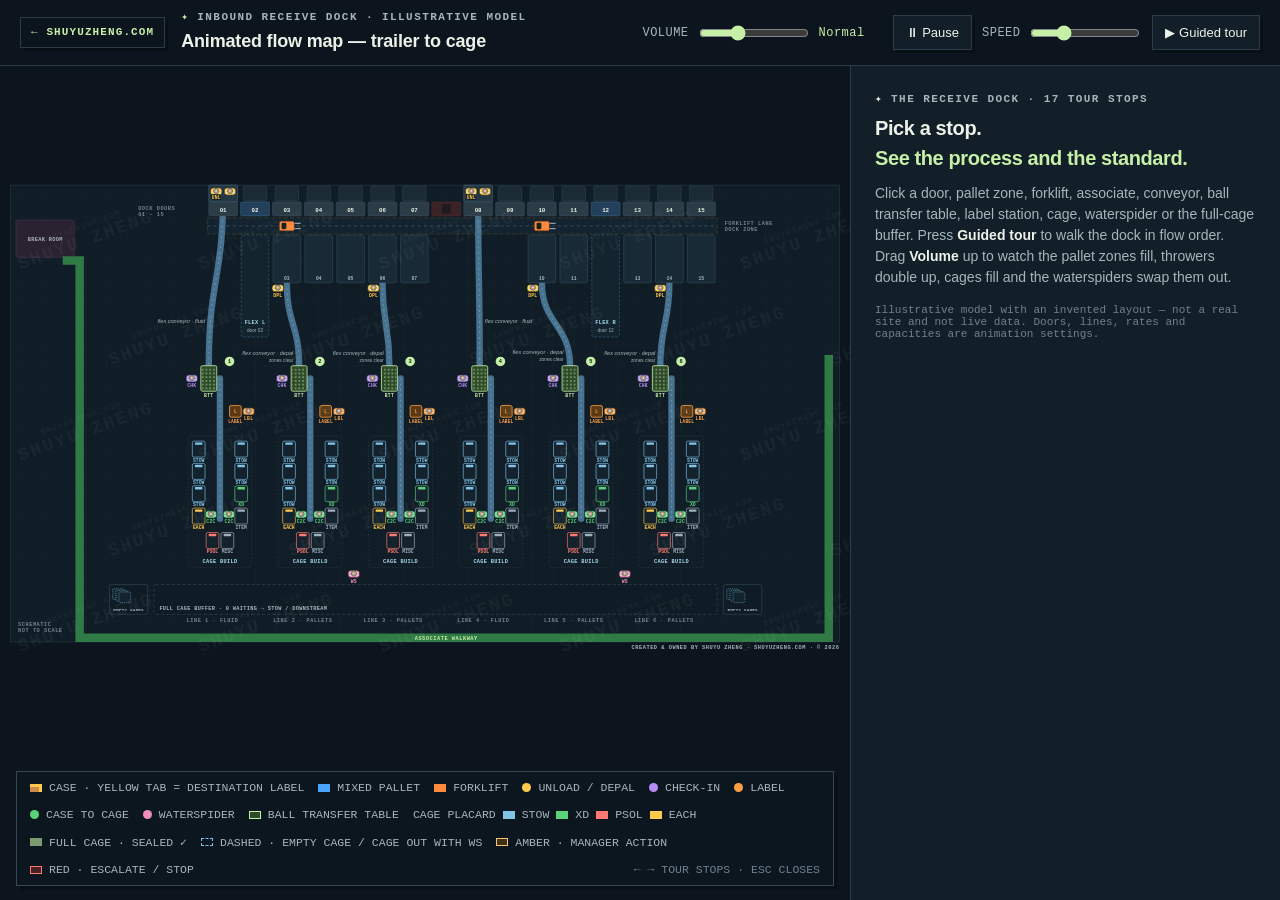
==== commit be016f3e: "Replace the dock flow tab with an interactive process path map AI Ops tab 02 now embeds /flow-map/, " ====
--- a/dock-flow/index.html
+++ b/dock-flow/index.html
@@ -184,7 +184,7 @@
 </head>
 <body>
 <header>
-  <a class="back" href="/#work" aria-label="Back to shuyuzheng.com">← SHUYUZHENG.COM</a>
+  <a class="back" href="/#work" target="_top" aria-label="Back to shuyuzheng.com">← SHUYUZHENG.COM</a>
   <div>
     <p class="eyebrow"><b>✦</b> INBOUND RECEIVE DOCK · ILLUSTRATIVE MODEL</p>
     <h1>Animated flow map — trailer to cage</h1>
@@ -205,35 +205,35 @@
   <aside id="panel"></aside>
 </main>
 <script>
-const DOORS = ["01","02","03","04","05","06","07","X","08","09","10","11","12","13","14"];
-const FLEX_DOORS = ["02","13"];
+const DOORS = ["01","02","03","04","05","06","07","X","08","09","10","11","12","13","14","15"];
+const FLEX_DOORS = ["02","12"];
 const DOOR_X0 = 390, DOOR_W = 60;
 const LINES = [
   {n:1, x:400,  type:"fluid", door:"01"},
   {n:2, x:570,  type:"map",   doors:["03","04"],      head:"03"},
   {n:3, x:740,  type:"map",   doors:["05","06","07"], head:"06"},
-  {n:4, x:910,  type:"map",   doors:["08","09"],      head:"08"},
-  {n:5, x:1080, type:"map",   doors:["10","11","12"], head:"11"},
-  {n:6, x:1250, type:"fluid", door:"14"},
+  {n:4, x:910,  type:"fluid", door:"08"},
+  {n:5, x:1080, type:"map",   doors:["10","11"],      head:"10"},
+  {n:6, x:1250, type:"map",   doors:["13","14","15"], head:"14"},
 ];
 const STALL_CAP = 6, CASES_PER_PALLET = 8, FLEX_CAP = 12, TABLE_CAP = 2, CAGE_CAP = 24;
 const BUFFER_PULL = 8.5, BUF_AMBER = 12, SEAL_T = 1.5;
 const CAGES = ["STOW","STOW","STOW","EACH", "STOW","STOW","XD","ITEM", "PSOL","MISC"];
 const PLACARD = {STOW:"blue", XD:"green", PSOL:"red", EACH:"yellow", ITEM:"grey", MISC:"grey"};
 const CAGE_WEIGHTS = [4.5,4,3,1.6, 4,3.5,1.1,0.7, 0.9,0.4];
-const FORKS = [ {id:"forkA", label:"Forklift 1", lines:[2,3]}, {id:"forkB", label:"Forklift 2", lines:[4,5]} ];
+const FORKS = [ {id:"forkA", label:"Forklift 1", lines:[2,3]}, {id:"forkB", label:"Forklift 2", lines:[5,6]} ];
 const WATERSPIDERS = [ {id:"ws1", label:"Waterspider 1", lines:[1,2,3]}, {id:"ws2", label:"Waterspider 2", lines:[4,5,6]} ];
 const FLEXZONES = [
   {id:"flexL1", door:"02", title:"FLEX L"},
-  {id:"flexR1", door:"13", title:"FLEX R"},
+  {id:"flexR1", door:"12", title:"FLEX R"},
 ];
 const INFO = {
   door:{lane:"DOCK DOOR",title:"Dock door & trailer",owner:"Dock manager",
-    what:["A trained associate releases the trailer to the dock before anyone works it, and every move starts with a door scan so the system knows which trailer is being unloaded.","Floor-loaded (fluid) trailers are hand-unloaded from inside the trailer straight onto a flex conveyor (lines 1 and 6). Palletized trailers are unloaded by forklift into the pallet zone right below the door (lines 2–5)."],
+    what:["A trained associate releases the trailer to the dock before anyone works it, and every move starts with a door scan so the system knows which trailer is being unloaded.","Floor-loaded (fluid) trailers are hand-unloaded from inside the trailer straight onto a flex conveyor (lines 1 and 4). Palletized trailers are unloaded by forklift into the pallet zone right below the door (lines 2, 3, 5 and 6)."],
     controls:[["Trailer release","nobody works a trailer until it is released to the dock","practice"],["Freight type","fluid → unloaders + flex conveyor · pallets → forklift to the door's pallet zone","model"],["Escalation","zones turn amber as they fill and red at capacity","model"]],
     slides:[{title:"Door discipline",bullets:["Freight type decides the line: fluid → unloaders feed the flex conveyor; pallets → forklift to the pallet zone under the door","Keep each zone inside its limit before the next trailer is pulled","Separate people from forklift traffic at unload and staging"]}]},
   flexdoor:{lane:"FLEX DOOR",title:"Flex door — pallet unload only",owner:"Dock manager",
-    what:["One extra door on each side, between the fluid lines and the pallet lines. No conveyor: pallets are unloaded by forklift straight into the flex zone below.","They add room for live unloads, overflow pallet staging and urgent trailers without tying up a conveyor line."],
+    what:["One extra door on each side, between two receive lines. No conveyor: pallets are unloaded by forklift straight into the flex zone below.","They add room for live unloads, overflow pallet staging and urgent trailers without tying up a conveyor line."],
     controls:[["Use cases","live unloads · overflow staging · urgent trailers","practice"]],
     slides:[{title:"Why flex doors",bullets:["Live unloads do not wait for a conveyor line","Overflow pallets stage here when a line's zones are full","Urgent trailers get worked on arrival instead of waiting in the yard"]}]},
   flexz:{lane:"FLEX PALLET ZONE",title:"Flex zone — overflow pallet staging",owner:"Dock manager · Receive manager",
@@ -332,7 +332,7 @@
 txt(1580,894,'CREATED & OWNED BY SHUYU ZHENG · SHUYUZHENG.COM · © 2026',{class:'credit'},svg);
 el('rect',{class:'fllane',x:DOOR_X0,y:FL_LANE-15,width:DOORS.length*DOOR_W,height:30},gAisle);
 el('path',{class:'aisle',d:`M${DOOR_X0},${FL_LANE} L${DOOR_X0+DOORS.length*DOOR_W},${FL_LANE}`},gAisle);
-txt(DOOR_X0+DOORS.length*DOOR_W+14,FL_LANE-2,'PIT LANE',{class:'north'},gAisle); txt(DOOR_X0+DOORS.length*DOOR_W+14,FL_LANE+10,'DOCK ZONE',{class:'north'},gAisle);
+txt(DOOR_X0+DOORS.length*DOOR_W+14,FL_LANE-2,'FORKLIFT LANE',{class:'north'},gAisle); txt(DOOR_X0+DOORS.length*DOOR_W+14,FL_LANE+10,'DOCK ZONE',{class:'north'},gAisle);
 const zones={}, order=[];
 function keyAct(g,id){g.addEventListener('keydown',e=>{if(e.key==='Enter'||e.key===' '){e.preventDefault();select(id);}});}
 function zone(id,cls,info,x,y,w,h,label,sub,parent,ly){
@@ -383,7 +383,7 @@
     zones['door:'+d]={g,info:flex?'flexdoor':'door',label:'Door '+d+(flex?' (flex)':'')}; }
   else el('rect',{x:x+22,y:56,width:DOOR_W-44,height:18,fill:'#0c151d',opacity:.6},g);
 });
-txt(DOOR_X0-130,66,'DOCK DOORS',{class:'north'},gDoor); txt(DOOR_X0-130,78,'01 – 14',{class:'north'},gDoor);
+txt(DOOR_X0-130,66,'DOCK DOORS',{class:'north'},gDoor); txt(DOOR_X0-130,78,'01 – 15',{class:'north'},gDoor);
 const flexz={};
 FLEXZONES.forEach(f=>{const x=doorCenter(f.door)-26, z={...f,x,y:STALL_Y,w:52,h:FLEX_H,side:doorIdx(f.door)<DOORS.length/2?'L':'R'};
   const g=zone(f.id,'flexz','flexz',z.x,z.y,z.w,z.h,f.title,'door '+f.door,undefined,z.y+z.h-22); flexz[f.id]={...z,g,palG:el('g',{},g),pallets:0,drain:0};});
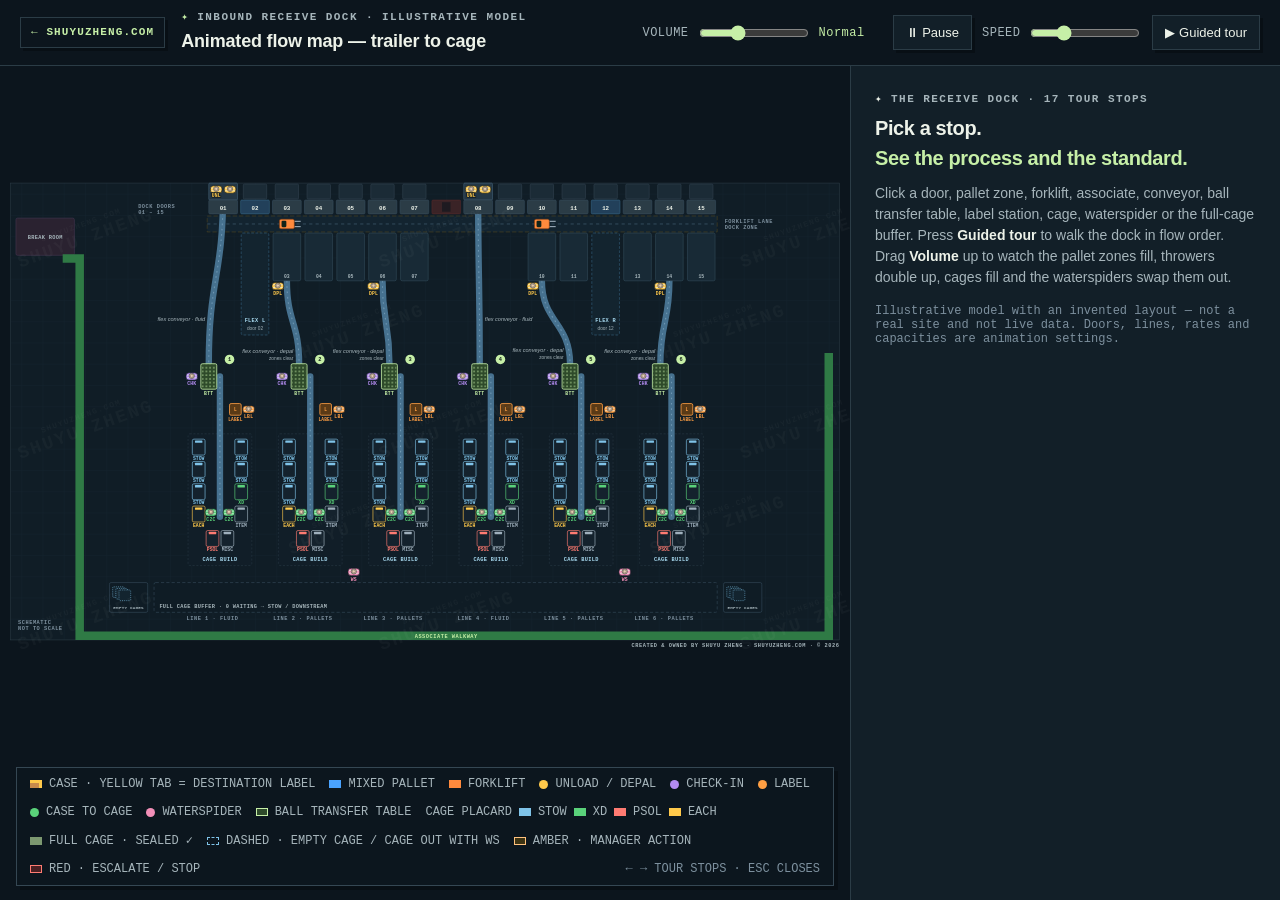
==== commit d85da527: "Site pass: project links, faster images, accessibility and copy fixes - Per-project addresses, favic" ====
--- a/dock-flow/index.html
+++ b/dock-flow/index.html
@@ -180,6 +180,12 @@
 @media (max-width:1000px){html:not(.embed),html:not(.embed) body{height:auto}html:not(.embed) body{display:block}html:not(.embed) header{flex-wrap:wrap}html:not(.embed) .controls{margin-left:0;flex-basis:100%}html:not(.embed) main{display:block;height:auto}html:not(.embed) svg{height:auto;aspect-ratio:16/9}html:not(.embed) aside{position:static;max-height:none;border-left:0;border-top:1px solid var(--line)}}
 .door:focus rect.d,.fork:focus .body,.aa:focus .vest{stroke:var(--text);stroke-width:2}
 path.conv:focus,path.walk:focus{stroke:var(--text)}
+:root{--dim:#7d909e}
+.wm text{opacity:.03}
+.wm>g:nth-child(even){display:none}
+#legend{font-size:12px}
+.ref{font-size:12px}
+@media (pointer:coarse){html:not(.embed) button{min-height:44px;min-width:44px}html:not(.embed) .back{display:inline-flex;align-items:center;min-height:44px}html:not(.embed) label.ctl input[type=range]{height:44px}}
 </style>
 </head>
 <body>
@@ -613,10 +619,10 @@
   });
   for(let i=cases.length-1;i>=0;i--){ const c=cases[i]; stepCase(c,dt); if(c.stage==='gone'){ c.el.remove(); cases.splice(i,1); } }
 }
-function tick(now){const dt=Math.max(0,Math.min(0.05,(now-last)/1000));last=now;if(playing)step(dt*speed);requestAnimationFrame(tick);}
+let idleParked=false;function tick(now){if(!playing||document.hidden){idleParked=true;return;}const dt=Math.max(0,Math.min(0.05,(now-last)/1000));last=now;step(dt*speed);requestAnimationFrame(tick);}function wakeLoop(){if(idleParked&&playing&&!document.hidden){idleParked=false;last=performance.now();requestAnimationFrame(tick);}}document.addEventListener('visibilitychange',wakeLoop);
 const q=new URLSearchParams(location.search);
 if(q.get('vol')){vol=+q.get('vol');document.getElementById('vol').value=vol;}
-if(q.get('t')){for(let k=0;k<(+q.get('t'))/0.05;k++)step(0.05);}if(document.documentElement.classList.contains('embed'))new IntersectionObserver(es=>{playing=es[0].isIntersecting;}).observe(document.getElementById('map'));
+if(q.get('t')){for(let k=0;k<(+q.get('t'))/0.05;k++)step(0.05);}if(document.documentElement.classList.contains('embed'))new IntersectionObserver(es=>{playing=es[0].isIntersecting&&!matchMedia('(prefers-reduced-motion: reduce)').matches;wakeLoop();}).observe(document.getElementById('map'));
 requestAnimationFrame(tick);
 document.getElementById('legend').innerHTML=[
   `<span><i class="sw" style="background:var(--case);box-shadow:inset -3px 3px 0 var(--safety)"></i>CASE · YELLOW TAB = DESTINATION LABEL</span>`,
@@ -641,7 +647,7 @@
 const volLbl={1:'Light',2:'Light',3:'Normal',4:'Normal',5:'Busy',6:'Busy',7:'Peak',8:'Peak',9:'Over plan',10:'Over plan'};
 document.getElementById('vol').oninput=e=>{vol=+e.target.value;document.getElementById('vollbl').textContent=volLbl[vol];};
 document.getElementById('vollbl').textContent=volLbl[vol];
-document.getElementById('play').onclick=e=>{playing=!playing;e.target.textContent=playing?'⏸ Pause':'▶ Play';};
+document.getElementById('play').onclick=e=>{playing=!playing;e.target.textContent=playing?'⏸ Pause':'▶ Play';wakeLoop();};if(matchMedia('(prefers-reduced-motion: reduce)').matches){playing=false;document.getElementById('play').textContent='▶ Play';}
 document.getElementById('speed').oninput=e=>speed=+e.target.value;
 const tip=document.getElementById('tip'), wrap=document.getElementById('mapwrap');
 gConv.querySelectorAll('.conv').forEach(p=>{
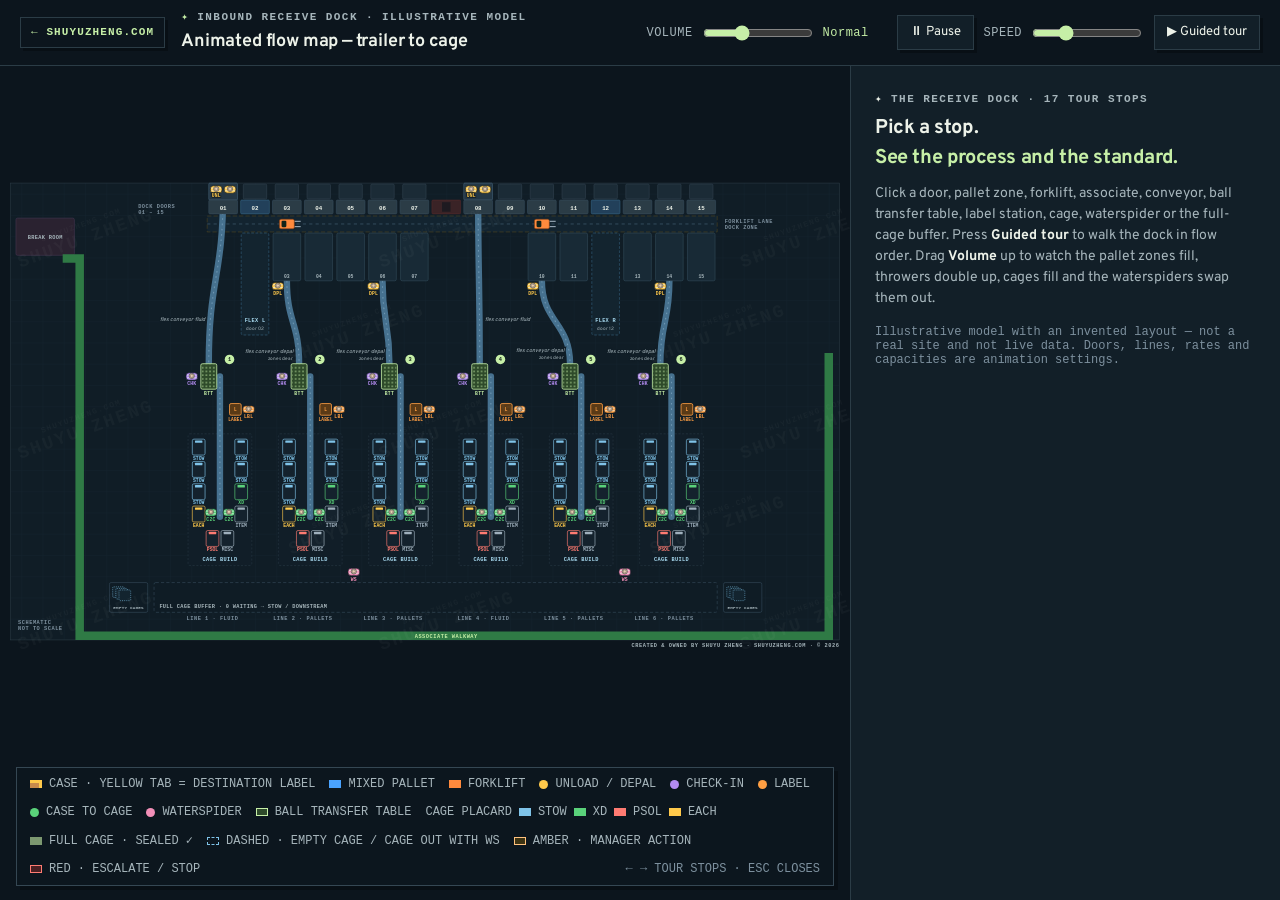
==== commit a22c9314: "Day theme and a faster path through the floor - Light neutral theme for the site, the floor art, the" ====
--- a/dock-flow/index.html
+++ b/dock-flow/index.html
@@ -9,16 +9,19 @@
 <meta name="author" content="Shuyu Zheng">
 <meta name="copyright" content="© 2026 Shuyu Zheng — creator and owner">
 <link rel="canonical" href="https://shuyuzheng.com/dock-flow/">
-<link rel="icon" type="image/svg+xml" href="data:image/svg+xml,%3Csvg xmlns='http://www.w3.org/2000/svg' viewBox='0 0 64 64'%3E%3Crect width='64' height='64' rx='12' fill='%2314213d'/%3E%3Ctext x='32' y='42' font-family='Arial,sans-serif' font-weight='700' font-size='30' text-anchor='middle' fill='white'%3ESZ%3C/text%3E%3C/svg%3E">
+<link rel="icon" href="/favicon.ico" sizes="32x32">
+<link rel="icon" href="/favicon.svg" type="image/svg+xml">
+<link rel="apple-touch-icon" href="/apple-touch-icon.png">
 <script>if(/[?&]embed=1(&|$)/.test(location.search))document.documentElement.classList.add('embed')</script>
 <style>
+  @font-face{font-family:Overpass;src:url('/assets/fonts/overpass-latin.woff2') format('woff2');font-weight:300 800;font-style:normal;font-display:swap}
   :root{
     color-scheme:dark;
     --bg:#0c151d; --panel:#121f28; --panel2:#172631; --line:#2b3c46; --text:#edf2e9; --muted:#a6b5bb; --dim:#6f8290;
     --mint:#c6efa7; --amber:#ffc17d; --blue:#a7d9ef; --safety:#ffc94b; --red:#ff7b72;
     --floor:#101d26; --grid:#152634;
     --conv:#46718f; --case:#c98a4b; --pallet:#4aa3ff; --fork:#ff8a3d; --chk:#b48cf2; --c2c:#5ad27a; --cage:#7fc3e8; --lbl:#ff9f43; --ws:#f28fb8;
-    --mono:'Courier New',Courier,monospace; --sans:Inter,ui-sans-serif,-apple-system,"Segoe UI",sans-serif;
+    --mono:ui-monospace,SFMono-Regular,Menlo,Consolas,'Liberation Mono',monospace; --sans:Overpass,ui-sans-serif,system-ui,-apple-system,"Segoe UI",sans-serif;
   }
   *{box-sizing:border-box}
   html,body{margin:0;height:100%;font:14px/1.5 var(--sans);color:var(--text);background:var(--bg)}
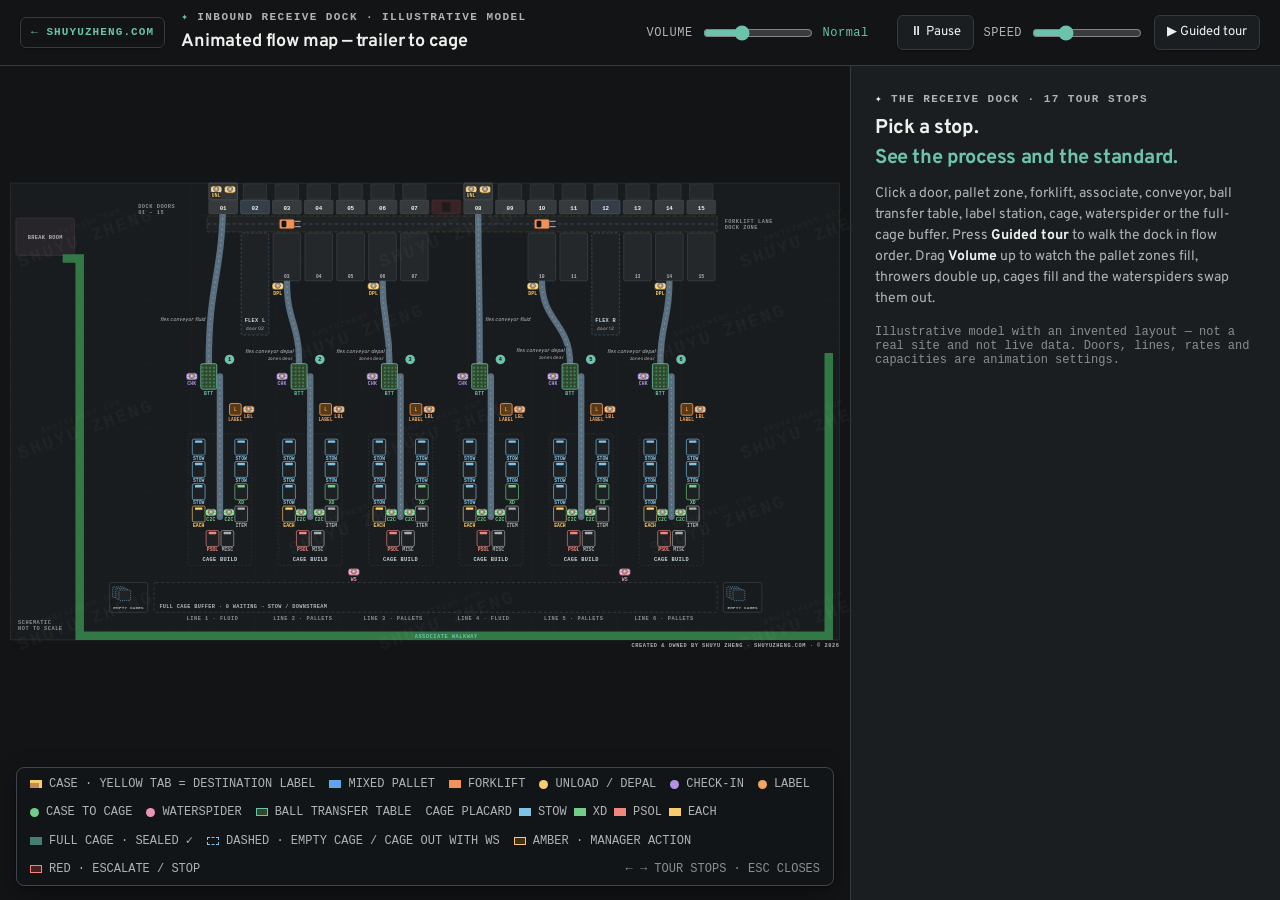
==== commit 4c242b5d: "Night mode in calm graphite - The site follows the device's day or night setting, with a Day/Night  " ====
--- a/dock-flow/index.html
+++ b/dock-flow/index.html
@@ -14,6 +14,26 @@
 <link rel="apple-touch-icon" href="/apple-touch-icon.png">
 <script>if(/[?&]embed=1(&|$)/.test(location.search))document.documentElement.classList.add('embed')</script>
 <style>
+  /* Night palette. Colours set as SVG attributes; night only, day is unaffected */
+  :where(html:not(.day)) [fill='#0c151d']{fill:#121416}
+  :where(html:not(.day)) [stroke='#0c151d']{stroke:#121416}
+  :where(html:not(.day)) [color='#0c151d']{color:#121416}
+  :where(html:not(.day)) [fill='#101d26']{fill:#191c1e}
+  :where(html:not(.day)) [stroke='#101d26']{stroke:#191c1e}
+  :where(html:not(.day)) [color='#101d26']{color:#191c1e}
+  :where(html:not(.day)) [fill='#152634']{fill:#212528}
+  :where(html:not(.day)) [stroke='#152634']{stroke:#212528}
+  :where(html:not(.day)) [color='#152634']{color:#212528}
+  :where(html:not(.day)) [fill='#243745']{fill:#313539}
+  :where(html:not(.day)) [stroke='#243745']{stroke:#313539}
+  :where(html:not(.day)) [color='#243745']{color:#313539}
+  :where(html:not(.day)) [fill='#4a6a80']{fill:#5f676c}
+  :where(html:not(.day)) [stroke='#4a6a80']{stroke:#5f676c}
+  :where(html:not(.day)) [color='#4a6a80']{color:#5f676c}
+  :where(html:not(.day)) [fill='#c6efa7']{fill:#6cc3ad}
+  :where(html:not(.day)) [stroke='#c6efa7']{stroke:#6cc3ad}
+  :where(html:not(.day)) [color='#c6efa7']{color:#6cc3ad}
+
   @font-face{font-family:Overpass;src:url('/assets/fonts/overpass-latin.woff2') format('woff2');font-weight:300 800;font-style:normal;font-display:swap}
   :root{
     color-scheme:dark;
@@ -22,20 +42,25 @@
     --floor:#101d26; --grid:#152634;
     --conv:#46718f; --case:#c98a4b; --pallet:#4aa3ff; --fork:#ff8a3d; --chk:#b48cf2; --c2c:#5ad27a; --cage:#7fc3e8; --lbl:#ff9f43; --ws:#f28fb8;
     --mono:ui-monospace,SFMono-Regular,Menlo,Consolas,'Liberation Mono',monospace; --sans:Overpass,ui-sans-serif,system-ui,-apple-system,"Segoe UI",sans-serif;
-  }
+  }:root:where(:not(.day)){color-scheme:dark;
+    --bg:#121416; --panel:#1b1e20; --panel2:#212527; --line:#363a3d; --text:#eff0ee; --muted:#afb3b4; --dim:#7b8083;
+    --mint:#6cc3ad; --amber:#fdc281; --blue:#c2d4dc; --safety:#f7cb6e; --red:#f0877e;
+    --floor:#191c1e; --grid:#212528;
+    --conv:#596f7f; --case:#c78b4f; --pallet:#60a4ec; --fork:#f0935b; --chk:#b192e4; --c2c:#73cd87; --cage:#80c3e7; --lbl:#f2a562; --ws:#ec94b7;
+    --mono:ui-monospace,SFMono-Regular,Menlo,Consolas,'Liberation Mono',monospace; --sans:Overpass,ui-sans-serif,system-ui,-apple-system,"Segoe UI",sans-serif;}
   *{box-sizing:border-box}
   html,body{margin:0;height:100%;font:14px/1.5 var(--sans);color:var(--text);background:var(--bg)}
   header{display:flex;align-items:center;gap:16px;padding:10px 20px;min-height:66px;background:var(--bg);border-bottom:1px solid var(--line)}
-  .back{font:700 11px/1.4 var(--mono);letter-spacing:.1em;color:var(--mint);text-decoration:none;border:1px solid var(--line);padding:7px 10px;box-shadow:3px 3px 0 #080f15;white-space:nowrap}
+  .back{font:700 11px/1.4 var(--mono);letter-spacing:.1em;color:var(--mint);text-decoration:none;border:1px solid var(--line);padding:7px 10px;box-shadow:3px 3px 0 #080f15;white-space:nowrap}:where(html:not(.day)) .back{font:700 11px/1.4 var(--mono);letter-spacing:.1em;color:var(--mint);text-decoration:none;border:1px solid var(--line);padding:7px 10px;box-shadow:3px 3px 0 #0d0e10;white-space:nowrap}
   .back:hover,.back:focus-visible{border-color:var(--mint)}
   .eyebrow{font:700 11px/1.4 var(--mono);letter-spacing:.13em;color:var(--muted);margin:0}
   .eyebrow b{color:var(--mint);font-weight:700}
   header h1{font-size:18px;margin:2px 0 0;font-weight:650;letter-spacing:-.01em}
   .controls{margin-left:auto;display:flex;align-items:center;gap:10px;flex-wrap:wrap}
-  button{border:1px solid var(--line);background:var(--panel);color:var(--text);padding:7px 12px;cursor:pointer;font:inherit;font-size:13px;box-shadow:3px 3px 0 #080f15;transition:transform .12s,box-shadow .12s}
-  button:hover{transform:translate(-1px,-1px);box-shadow:4px 4px 0 #080f15}
-  button:active{transform:translate(1px,1px);box-shadow:2px 2px 0 #080f15}
-  button[aria-pressed="true"]{background:var(--mint);color:#132319;border-color:var(--mint)}
+  button{border:1px solid var(--line);background:var(--panel);color:var(--text);padding:7px 12px;cursor:pointer;font:inherit;font-size:13px;box-shadow:3px 3px 0 #080f15;transition:transform .12s,box-shadow .12s}:where(html:not(.day)) button{border:1px solid var(--line);background:var(--panel);color:var(--text);padding:7px 12px;cursor:pointer;font:inherit;font-size:13px;box-shadow:3px 3px 0 #0d0e10;transition:transform .12s,box-shadow .12s}
+  button:hover{transform:translate(-1px,-1px);box-shadow:4px 4px 0 #080f15}:where(html:not(.day)) button:hover{transform:translate(-1px,-1px);box-shadow:4px 4px 0 #0d0e10}
+  button:active{transform:translate(1px,1px);box-shadow:2px 2px 0 #080f15}:where(html:not(.day)) button:active{transform:translate(1px,1px);box-shadow:2px 2px 0 #0d0e10}
+  button[aria-pressed="true"]{background:var(--mint);color:#132319;border-color:var(--mint)}:where(html:not(.day)) button[aria-pressed="true"]{background:var(--mint);color:#0f1513;border-color:var(--mint)}
   button:disabled{opacity:.4;transform:none;box-shadow:none;cursor:default}
   label.ctl{display:flex;align-items:center;gap:8px;font:12px var(--mono);letter-spacing:.04em;color:var(--muted)}
   label.ctl input[type=range]{width:110px;accent-color:var(--mint)}
@@ -46,19 +71,19 @@
   #mapwrap{position:relative;overflow:hidden;background:var(--bg);padding-bottom:78px}
   svg{width:100%;height:100%;display:block}
   .floor{fill:url(#grid);stroke:var(--line)}
-  .aisle{fill:none;stroke:#3a5566;stroke-width:1.5;stroke-dasharray:6 6}
-  .fllane{fill:#132430;stroke:#5a4a1e;stroke-width:1;stroke-dasharray:8 4}
+  .aisle{fill:none;stroke:#3a5566;stroke-width:1.5;stroke-dasharray:6 6}:where(html:not(.day)) .aisle{fill:none;stroke:#4c5256;stroke-width:1.5;stroke-dasharray:6 6}
+  .fllane{fill:#132430;stroke:#5a4a1e;stroke-width:1;stroke-dasharray:8 4}:where(html:not(.day)) .fllane{fill:#1f2326;stroke:#5a4a1e;stroke-width:1;stroke-dasharray:8 4}
   .door{cursor:pointer}
-  .door rect.d{fill:#2b3c46;stroke:#3a5060}
-  .door.flex rect.d{fill:#22405a;stroke:#3a6a8a}
-  .door.closed rect.d{fill:#3a2326;stroke:#5a2a2a;cursor:default}
+  .door rect.d{fill:#2b3c46;stroke:#3a5060}:where(html:not(.day)) .door rect.d{fill:#363a3d;stroke:#494e52}
+  .door.flex rect.d{fill:#22405a;stroke:#3a6a8a}:where(html:not(.day)) .door.flex rect.d{fill:#353e47;stroke:#48697f}
+  .door.closed rect.d{fill:#3a2326;stroke:#5a2a2a;cursor:default}:where(html:not(.day)) .door.closed rect.d{fill:#382427;stroke:#5a2a2a;cursor:default}
   .door.active rect.d{stroke:var(--safety);stroke-width:2.5}
   .doorlbl{fill:var(--text);font:700 11px var(--mono);text-anchor:middle;pointer-events:none}
-  .trailer{fill:#1b2b36;stroke:#354753}
-  .trailer.open{fill:#243745;stroke:#4a6a80}
+  .trailer{fill:#1b2b36;stroke:#354753}:where(html:not(.day)) .trailer{fill:#26292c;stroke:#414548}
+  .trailer.open{fill:#243745;stroke:#4a6a80}:where(html:not(.day)) .trailer.open{fill:#313539;stroke:#5f676c}
   .conv{fill:none;stroke:var(--conv);stroke-width:12;stroke-linecap:round;stroke-linejoin:round;cursor:pointer;transition:stroke .2s}
-  .conv2{fill:none;stroke:#7fa6c0;stroke-width:2;stroke-dasharray:3 7;pointer-events:none;opacity:.7}
-  .conv.hot,.conv:hover{stroke:#6c9fc4}
+  .conv2{fill:none;stroke:#7fa6c0;stroke-width:2;stroke-dasharray:3 7;pointer-events:none;opacity:.7}:where(html:not(.day)) .conv2{fill:none;stroke:#96a2aa;stroke-width:2;stroke-dasharray:3 7;pointer-events:none;opacity:.7}
+  .conv.hot,.conv:hover{stroke:#6c9fc4}:where(html:not(.day)) .conv.hot,:where(html:not(.day)) .conv:hover{stroke:#759ebc}
   .convlbl{font:italic 10.5px var(--sans);fill:var(--muted);paint-order:stroke;stroke:var(--floor);stroke-width:4px;pointer-events:none}
   .zone{cursor:pointer}
   .zone rect.box{transition:all .2s}
@@ -66,12 +91,12 @@
   .zone.active rect.box{stroke:var(--mint);stroke-width:2.5}
   .zone.tourglow rect.box{animation:pulse 1.2s ease-in-out infinite}
   @keyframes pulse{0%,100%{stroke-width:2.5}50%{stroke-width:5}}
-  .stall rect.box{fill:#182a36;stroke:#35505f}
+  .stall rect.box{fill:#182a36;stroke:#35505f}:where(html:not(.day)) .stall rect.box{fill:#24282b;stroke:#474d51}
   .stall.warn rect.box{fill:#3d3312;stroke:var(--amber)}
   .stall.crit rect.box{fill:#4a1f22;stroke:var(--red)}
   .stall text{font:700 9px var(--mono);fill:var(--muted);text-anchor:middle;pointer-events:none}
-  .pal{fill:var(--pallet);stroke:#a7d9ef;stroke-width:1}
-  .flexz rect.box{fill:#13242f;stroke:#3a6a8a;stroke-dasharray:5 3}
+  .pal{fill:var(--pallet);stroke:#a7d9ef;stroke-width:1}:where(html:not(.day)) .pal{fill:var(--pallet);stroke:#c2d4dc;stroke-width:1}
+  .flexz rect.box{fill:#13242f;stroke:#3a6a8a;stroke-dasharray:5 3}:where(html:not(.day)) .flexz rect.box{fill:#1f2225;stroke:#48697f;stroke-dasharray:5 3}
   .flexz.warn rect.box{fill:#3d3312;stroke:var(--amber)}
   .flexz.crit rect.box{fill:#4a1f22;stroke:var(--red)}
   .flexz text{font:700 10px var(--mono);fill:var(--blue);text-anchor:middle;pointer-events:none;letter-spacing:.05em}
@@ -81,55 +106,55 @@
   .table text{font:700 9px var(--mono);fill:var(--mint);text-anchor:middle;pointer-events:none;letter-spacing:.06em}
   .lblst rect.box{fill:#5a3a16;stroke:var(--lbl);stroke-width:1.5}
   .lblst text{font:700 8.5px var(--mono);fill:var(--lbl);text-anchor:middle;pointer-events:none;letter-spacing:.04em}
-  .build rect.box{fill:#111e28;stroke:#2b3c46;stroke-dasharray:4 3}
-  .build.warn rect.box{stroke:var(--amber);fill:#1e2416}
-  .build.crit rect.box{stroke:var(--red);fill:#2a161a}
+  .build rect.box{fill:#111e28;stroke:#2b3c46;stroke-dasharray:4 3}:where(html:not(.day)) .build rect.box{fill:#1a1d1f;stroke:#363a3d;stroke-dasharray:4 3}
+  .build.warn rect.box{stroke:var(--amber);fill:#1e2416}:where(html:not(.day)) .build.warn rect.box{stroke:var(--amber);fill:#20221e}
+  .build.crit rect.box{stroke:var(--red);fill:#2a161a}:where(html:not(.day)) .build.crit rect.box{stroke:var(--red);fill:#26181b}
   .build text{font:700 10px var(--mono);fill:var(--blue);text-anchor:middle;pointer-events:none;letter-spacing:.06em}
   .build .sm{font:9px var(--sans);fill:var(--muted);letter-spacing:0}
   .cage{--pc:var(--cage)}
-  .cage.pc-green{--pc:var(--c2c)} .cage.pc-red{--pc:var(--red)} .cage.pc-yellow{--pc:var(--safety)} .cage.pc-grey{--pc:#9fb0bd}
-  .cage rect.box{fill:#14222d;stroke:var(--pc);stroke-width:1.2}
+  .cage.pc-green{--pc:var(--c2c)} .cage.pc-red{--pc:var(--red)} .cage.pc-yellow{--pc:var(--safety)} .cage.pc-grey{--pc:#9fb0bd}:where(html:not(.day)) .cage.pc-grey{--pc:#aaaeb1}
+  .cage rect.box{fill:#14222d;stroke:var(--pc);stroke-width:1.2}:where(html:not(.day)) .cage rect.box{fill:#1e2124;stroke:var(--pc);stroke-width:1.2}
   .cage .placard{fill:var(--pc);pointer-events:none}
   .cage .fill{fill:var(--pc);opacity:.35;pointer-events:none}
   .cage text{font:700 9px var(--mono);fill:var(--pc);text-anchor:middle;pointer-events:none}
   .cage.full rect.box{stroke:var(--mint);stroke-width:2}
   .cage.full .fill{fill:var(--mint);opacity:.55}
-  .cage .seal{fill:none;stroke:#0c151d;stroke-width:2.4;stroke-linecap:round;visibility:hidden;pointer-events:none}
+  .cage .seal{fill:none;stroke:#0c151d;stroke-width:2.4;stroke-linecap:round;visibility:hidden;pointer-events:none}:where(html:not(.day)) .cage .seal{fill:none;stroke:#121416;stroke-width:2.4;stroke-linecap:round;visibility:hidden;pointer-events:none}
   .cage.sealed .seal{visibility:visible}
   .cage.away rect.box{fill:none;stroke-dasharray:3 3;opacity:.45}
   .cage.away .seal{visibility:hidden}
   .cage.away .fill{visibility:hidden}
-  .buffer rect.box{fill:#0f1c25;stroke:#3a5060;stroke-dasharray:6 4}
+  .buffer rect.box{fill:#0f1c25;stroke:#3a5060;stroke-dasharray:6 4}:where(html:not(.day)) .buffer rect.box{fill:#181b1d;stroke:#494e52;stroke-dasharray:6 4}
   .buffer text{font:700 10px var(--mono);fill:var(--muted);text-anchor:end;pointer-events:none;letter-spacing:.06em}
   .buffer.warn rect.box{stroke:var(--amber)}
   .bcage{fill:var(--mint);opacity:.55;stroke:var(--cage);stroke-width:1}
-  .empties rect.box{fill:#0f1c25;stroke:#3a5060}
-  .empties .ecage{fill:#13242f;stroke:var(--cage);stroke-width:1;stroke-dasharray:2 2;pointer-events:none}
+  .empties rect.box{fill:#0f1c25;stroke:#3a5060}:where(html:not(.day)) .empties rect.box{fill:#181b1d;stroke:#494e52}
+  .empties .ecage{fill:#13242f;stroke:var(--cage);stroke-width:1;stroke-dasharray:2 2;pointer-events:none}:where(html:not(.day)) .empties .ecage{fill:#1f2225;stroke:var(--cage);stroke-width:1;stroke-dasharray:2 2;pointer-events:none}
   .empties text{font:700 8px var(--mono);fill:var(--muted);text-anchor:middle;pointer-events:none;letter-spacing:.05em}
-  .room rect.box{fill:#2a2230;stroke:#4a3a55}
+  .room rect.box{fill:#2a2230;stroke:#4a3a55}:where(html:not(.day)) .room rect.box{fill:#272529;stroke:#4a3a54}
   .room text{font:700 10px var(--mono);fill:var(--muted);text-anchor:middle;pointer-events:none;letter-spacing:.06em}
-  .walk{fill:none;stroke:#2f7a45;stroke-width:16;cursor:pointer}
-  .walk:hover{stroke:#3a9a55}
-  .walklbl{font:700 10px var(--mono);fill:#c6efa7;text-anchor:middle;pointer-events:none;letter-spacing:.1em}
+  .walk{fill:none;stroke:#2f7a45;stroke-width:16;cursor:pointer}:where(html:not(.day)) .walk{fill:none;stroke:#337947;stroke-width:16;cursor:pointer}
+  .walk:hover{stroke:#3a9a55}:where(html:not(.day)) .walk:hover{stroke:#4a975d}
+  .walklbl{font:700 10px var(--mono);fill:#c6efa7;text-anchor:middle;pointer-events:none;letter-spacing:.1em}:where(html:not(.day)) .walklbl{font:700 10px var(--mono);fill:#6cc3ad;text-anchor:middle;pointer-events:none;letter-spacing:.1em}
   .case rect.b{fill:var(--case);stroke:#3a2a12;stroke-width:1}
   .case rect.y{fill:var(--safety);stroke:none}
-  .case.done rect.b{fill:#d9a066}
+  .case.done rect.b{fill:#d9a066}:where(html:not(.day)) .case.done rect.b{fill:#d8a067}
   .badge circle{fill:var(--mint)}
-  .badge text{fill:#132319;font:700 10px var(--mono);text-anchor:middle;pointer-events:none}
+  .badge text{fill:#132319;font:700 10px var(--mono);text-anchor:middle;pointer-events:none}:where(html:not(.day)) .badge text{fill:#0f1513;font:700 10px var(--mono);text-anchor:middle;pointer-events:none}
   .linetag{font:700 10px var(--mono);fill:var(--dim);text-anchor:middle;letter-spacing:.1em}
   .north{font:700 10px var(--mono);fill:var(--dim);letter-spacing:.1em}
   .wm{pointer-events:none} .wm text{font:700 34px var(--mono);fill:var(--text);opacity:.045;letter-spacing:.12em;text-anchor:middle} .wm text.org{font-size:15px;letter-spacing:.16em}
   .credit{font:700 10px var(--mono);fill:var(--muted);letter-spacing:.1em;text-anchor:end;pointer-events:none}
   .fork{cursor:pointer}
-  .fork .body{fill:var(--fork);stroke:#7a3a10;stroke-width:1}
-  .fork .cab{fill:#132319}
-  .fork .tine{stroke:#9fb0bd;stroke-width:2}
+  .fork .body{fill:var(--fork);stroke:#7a3a10;stroke-width:1}:where(html:not(.day)) .fork .body{fill:var(--fork);stroke:#793b12;stroke-width:1}
+  .fork .cab{fill:#132319}:where(html:not(.day)) .fork .cab{fill:#0f1513}
+  .fork .tine{stroke:#9fb0bd;stroke-width:2}:where(html:not(.day)) .fork .tine{stroke:#aaaeb1;stroke-width:2}
   .fork.active .body{stroke:var(--mint);stroke-width:2.5}
   .aa{cursor:pointer}
-  .aa .vest{stroke:#0c151d;stroke-width:1.2}
-  .aa .stripe{stroke:#edf2e9;stroke-width:1.6;opacity:.85;pointer-events:none}
-  .aa .head{fill:#e8cdb0;stroke:#0c151d;stroke-width:.9}
-  .aa .hat{fill:none;stroke:#0c151d;stroke-width:1;opacity:.6}
+  .aa .vest{stroke:#0c151d;stroke-width:1.2}:where(html:not(.day)) .aa .vest{stroke:#121416;stroke-width:1.2}
+  .aa .stripe{stroke:#edf2e9;stroke-width:1.6;opacity:.85;pointer-events:none}:where(html:not(.day)) .aa .stripe{stroke:#eff0ee;stroke-width:1.6;opacity:.85;pointer-events:none}
+  .aa .head{fill:#e8cdb0;stroke:#0c151d;stroke-width:.9}:where(html:not(.day)) .aa .head{fill:#e8cdb0;stroke:#121416;stroke-width:.9}
+  .aa .hat{fill:none;stroke:#0c151d;stroke-width:1;opacity:.6}:where(html:not(.day)) .aa .hat{fill:none;stroke:#121416;stroke-width:1;opacity:.6}
   .aa .tag{font:700 9px var(--mono);text-anchor:middle;pointer-events:none;paint-order:stroke;stroke:var(--floor);stroke-width:3px;letter-spacing:.04em}
   .aa.busy .vest{filter:brightness(1.2)}
   .aa.active .vest{stroke:var(--mint);stroke-width:2.2}
@@ -137,11 +162,11 @@
   .wsfull .wscage{fill:var(--mint);opacity:.85;stroke-dasharray:none}
   .flbl{font:700 9.5px var(--mono);fill:var(--text);paint-order:stroke;stroke:var(--floor);stroke-width:5px;pointer-events:none}
   .say{font:9px var(--sans);fill:var(--muted);paint-order:stroke;stroke:var(--floor);stroke-width:4px;pointer-events:none;text-anchor:middle}
-  #legend{position:absolute;left:16px;right:16px;bottom:14px;background:#0c171fed;border:1px solid #354753;box-shadow:4px 4px 0 #080f15;padding:9px 13px;font:11.5px var(--mono);display:flex;gap:14px;flex-wrap:wrap;color:var(--muted)}
+  #legend{position:absolute;left:16px;right:16px;bottom:14px;background:#0c171fed;border:1px solid #354753;box-shadow:4px 4px 0 #080f15;padding:9px 13px;font:11.5px var(--mono);display:flex;gap:14px;flex-wrap:wrap;color:var(--muted)}:where(html:not(.day)) #legend{position:absolute;left:16px;right:16px;bottom:14px;background:#131618ed;border:1px solid #414548;box-shadow:4px 4px 0 #0d0e10;padding:9px 13px;font:11.5px var(--mono);display:flex;gap:14px;flex-wrap:wrap;color:var(--muted)}
   #legend span{display:inline-flex;align-items:center;gap:7px}
   .sw{width:12px;height:8px;display:inline-block}
   .sw.round{border-radius:50%;width:9px;height:9px}
-  #tip{position:absolute;pointer-events:none;background:#0c171f;border:1px solid #5c777b;color:var(--text);font-size:12px;padding:8px 10px;display:none;max-width:280px;line-height:1.4;z-index:5;box-shadow:4px 4px 0 #080f15}
+  #tip{position:absolute;pointer-events:none;background:#0c171f;border:1px solid #5c777b;color:var(--text);font-size:12px;padding:8px 10px;display:none;max-width:280px;line-height:1.4;z-index:5;box-shadow:4px 4px 0 #080f15}:where(html:not(.day)) #tip{position:absolute;pointer-events:none;background:#131618;border:1px solid #6c7374;color:var(--text);font-size:12px;padding:8px 10px;display:none;max-width:280px;line-height:1.4;z-index:5;box-shadow:4px 4px 0 #0d0e10}
   #tip b{color:var(--mint)}
   aside{background:var(--panel);border-left:1px solid var(--line);overflow:auto;display:flex;flex-direction:column}
   aside .empty{padding:26px 24px;color:var(--muted)}
@@ -160,12 +185,12 @@
   .tab h3{font:700 11px var(--mono);letter-spacing:.12em;color:var(--muted);margin:16px 0 8px}
   .tab h3:first-child{margin-top:0}
   .tab ul,.tab ol{margin:0;padding-left:18px}
-  .tab li{margin:4px 0;color:#d5dcd2}
+  .tab li{margin:4px 0;color:#d5dcd2}:where(html:not(.day)) .tab li{margin:4px 0;color:#d8dad8}
   .kv{display:grid;grid-template-columns:minmax(120px,1fr) 1.3fr;gap:7px 12px;font-size:13px}
   .kv .v{font-weight:600;text-align:right;color:var(--text)}
   .kv div:not(.v){color:var(--muted)}
   .ref{font:11px var(--mono);color:var(--dim)}
-  .deck{border:1px solid #354753;background:#0c171f;box-shadow:6px 6px 0 #080f15}
+  .deck{border:1px solid #354753;background:#0c171f;box-shadow:6px 6px 0 #080f15}:where(html:not(.day)) .deck{border:1px solid #414548;background:#131618;box-shadow:6px 6px 0 #0d0e10}
   .slide{aspect-ratio:16/9;padding:20px 24px;display:flex;flex-direction:column;overflow:auto}
   .slide .k{font:700 10.5px var(--mono);color:var(--muted);letter-spacing:.1em}
   .slide h4{margin:6px 0 12px;font-size:17px;color:var(--mint);letter-spacing:-.01em}
@@ -183,12 +208,19 @@
 @media (max-width:1000px){html:not(.embed),html:not(.embed) body{height:auto}html:not(.embed) body{display:block}html:not(.embed) header{flex-wrap:wrap}html:not(.embed) .controls{margin-left:0;flex-basis:100%}html:not(.embed) main{display:block;height:auto}html:not(.embed) svg{height:auto;aspect-ratio:16/9}html:not(.embed) aside{position:static;max-height:none;border-left:0;border-top:1px solid var(--line)}}
 .door:focus rect.d,.fork:focus .body,.aa:focus .vest{stroke:var(--text);stroke-width:2}
 path.conv:focus,path.walk:focus{stroke:var(--text)}
-:root{--dim:#7d909e}
+:root{--dim:#7d909e}:root:where(:not(.day)){--dim:#898e91}
 .wm text{opacity:.03}
 .wm>g:nth-child(even){display:none}
 #legend{font-size:12px}
 .ref{font-size:12px}
 @media (pointer:coarse){html:not(.embed) button{min-height:44px;min-width:44px}html:not(.embed) .back{display:inline-flex;align-items:center;min-height:44px}html:not(.embed) label.ctl input[type=range]{height:44px}}
+
+  /* Night: rounded corners and soft shadows, matching the flow map */
+  html:not(.day) button,html:not(.day) .back{border-radius:6px;box-shadow:0 1px 2px rgba(0,0,0,.35)}
+  html:not(.day) button:hover{transform:translateY(-1px);box-shadow:0 4px 12px rgba(0,0,0,.4)}
+  html:not(.day) button:active,html:not(.day) button:disabled{transform:none;box-shadow:none}
+  html:not(.day) .tabs button,html:not(.day) .tabs button:hover{transform:none;box-shadow:none}
+  html:not(.day) #legend,html:not(.day) #tip,html:not(.day) .deck{border-radius:8px;box-shadow:0 1px 2px rgba(0,0,0,.3),0 8px 24px rgba(0,0,0,.35)}
 </style>
 </head>
 <body>
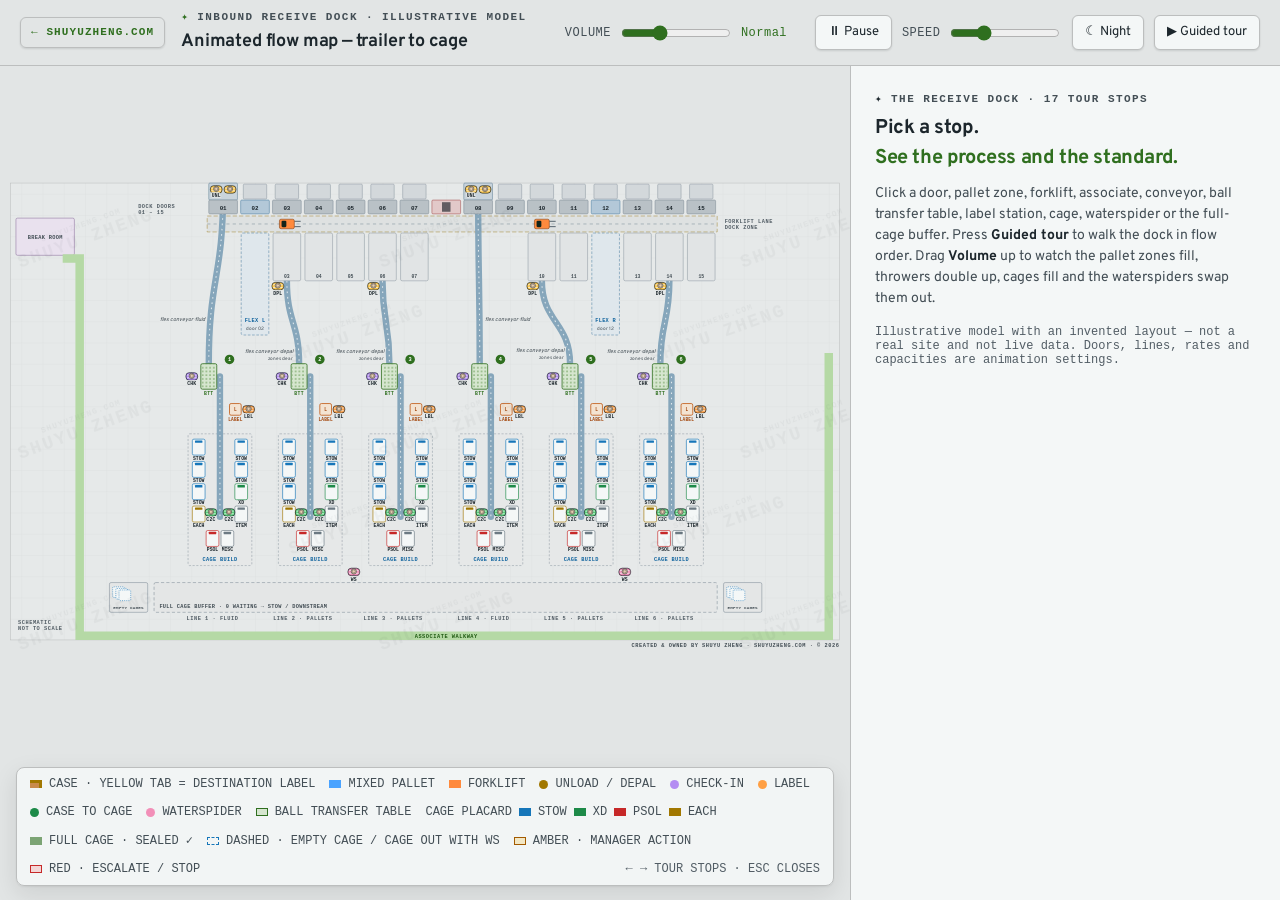
==== commit 9b8a7fca: "Day art for the meeting, slideshows, court and dock page - Daylight versions of the AI-Powered Opera" ====
--- a/dock-flow/index.html
+++ b/dock-flow/index.html
@@ -13,6 +13,7 @@
 <link rel="icon" href="/favicon.svg" type="image/svg+xml">
 <link rel="apple-touch-icon" href="/apple-touch-icon.png">
 <script>if(/[?&]embed=1(&|$)/.test(location.search))document.documentElement.classList.add('embed')</script>
+<script>try{const q=new URLSearchParams(location.search).get("theme");let t=q==="day"||q==="night"?q:null;if(!t&&!document.documentElement.classList.contains("embed"))try{t=localStorage.getItem("sz-flowmap-theme")}catch(e){}if(!t)try{t=localStorage.getItem("shuyu-portfolio-theme")}catch(e){}if(t!=="day"&&t!=="night")t=matchMedia("(prefers-color-scheme: dark)").matches?"night":"day";if(t!=="night")document.documentElement.classList.add("day")}catch(e){}</script>
 <style>
   /* Night palette. Colours set as SVG attributes; night only, day is unaffected */
   :where(html:not(.day)) [fill='#0c151d']{fill:#121416}
@@ -221,6 +222,73 @@
   html:not(.day) button:active,html:not(.day) button:disabled{transform:none;box-shadow:none}
   html:not(.day) .tabs button,html:not(.day) .tabs button:hover{transform:none;box-shadow:none}
   html:not(.day) #legend,html:not(.day) #tip,html:not(.day) .deck{border-radius:8px;box-shadow:0 1px 2px rgba(0,0,0,.3),0 8px 24px rgba(0,0,0,.35)}
+
+  /* Day palette: the embedded dock's day colours for the floor, the flow map's for the page around it */
+  html.day{color-scheme:light;
+    --bg:#e2e5e5;--panel:#f4f7f7;--panel2:#ebeeee;--line:#bcbebe;--text:#1c262c;--muted:#434e55;--dim:#525d65;
+    --mint:#2f6f1f;--amber:#a35a00;--blue:#11649e;--red:#c62828;--safety:#a17700;--c2c:#1d8a48;--cage:#1676b9;
+    --floor:#e6e9e9;--grid:#d9dcdc;--conv:#86a6bb}
+  html.day .aa{--safety:#ffc94b;--c2c:#5ad27a}
+  html.day .aa .tag{fill:#1c262c}
+  html.day .aa .stripe{stroke:#f4f6f7}
+  html.day #grid rect{fill:#e6e9e9}
+  html.day #grid path{stroke:#d9dcdc}
+  html.day #hatch rect:first-child{fill:#d6dde2}
+  html.day #hatch rect:last-child{fill:#7d97a8}
+  html.day #balls circle{fill:#4f8a3a}
+  html.day .aisle{stroke:#9aa7af}
+  html.day .fllane{fill:#dee1e1;stroke:#a68a3a}
+  html.day .door rect.d{fill:#b9c1c6;stroke:#7d8b95}
+  html.day .door.flex rect.d{fill:#b3c8d8;stroke:#4d7fa3}
+  html.day .door.closed rect.d{fill:#e2c9c9;stroke:#a34a4a}
+  html.day .door.active rect.d{stroke:#a17700}
+  html.day .trailer{fill:#d3d8db;stroke:#8e9aa2}
+  html.day .trailer.open{fill:#c9d4dc;stroke:#5f7f95}
+  html.day .conv.hot,html.day .conv:hover{stroke:#5f8fb4}
+  html.day .conv2{stroke:#eef2f5;opacity:.85}
+  html.day .stall rect.box{fill:#e1e4e5;stroke:#8e9aa2}
+  html.day .stall.warn rect.box,html.day .flexz.warn rect.box{fill:#f3e7c4}
+  html.day .stall.crit rect.box,html.day .flexz.crit rect.box{fill:#f3d6d6}
+  html.day .pal{stroke:#1f5f99}
+  html.day .flexz rect.box{fill:#dfe7ec;stroke:#4d7fa3}
+  html.day .table rect.box{fill:#d6e6cf}
+  html.day .lblst rect.box{fill:#f3e3d2;stroke:#c05a14}
+  html.day .lblst text{fill:#a3460c}
+  html.day .build rect.box{fill:#e6e8e8;stroke:#8e9aa2}
+  html.day .build.warn rect.box{fill:#f1ead0}
+  html.day .build.crit rect.box{fill:#f3dada}
+  html.day .cage{--pc:#1676b9}
+  html.day .cage.pc-green{--pc:#1d8a48}
+  html.day .cage.pc-red{--pc:#c62828}
+  html.day .cage.pc-yellow{--pc:#a17700}
+  html.day .cage.pc-grey{--pc:#6c7a83}
+  html.day .cage rect.box{fill:#f4f7f7}
+  html.day .cage text{fill:#1c262c}
+  html.day .cage .seal{stroke:#1c262c}
+  html.day .buffer rect.box,html.day .empties rect.box{fill:#e4e6e6;stroke:#7d8b95}
+  html.day .empties .ecage{fill:#f4f7f7}
+  html.day .room rect.box{fill:#e9e1ee;stroke:#8a6e9c}
+  html.day .walk{stroke:#b5d9a5}
+  html.day .walk:hover{stroke:#93c47f}
+  html.day .walklbl{fill:#1f5a12}
+  html.day .badge text{fill:#fff}
+  html.day .fork .tine{stroke:#5d6b74}
+  html.day #map .wm text{fill:#1c262c;opacity:.035}
+  html.day button,html.day .back{border-radius:6px;box-shadow:0 1px 2px rgba(20,23,24,.12)}
+  html.day button:hover{transform:translateY(-1px);box-shadow:0 4px 12px rgba(20,23,24,.12)}
+  html.day button:active,html.day button:disabled{transform:none;box-shadow:none}
+  html.day .tabs button,html.day .tabs button:hover{transform:none;box-shadow:none}
+  html.day button[aria-pressed="true"]{color:#fff}
+  html.day #legend{background:rgba(244,247,247,.93);border-color:#bcbebe}
+  html.day #legend .sw[style*="#2e4a2a"]{background-color:#d6e6cf!important}
+  html.day #legend .sw[style*="#3d3312"]{background-color:#f3e7c4!important}
+  html.day #legend .sw[style*="#4a1f22"]{background-color:#f3d6d6!important}
+  html.day #tip{background:#fbfaf8;border-color:#a2a4a4}
+  html.day #legend,html.day #tip,html.day .deck{border-radius:8px;box-shadow:0 1px 2px rgba(20,23,24,.06),0 8px 24px rgba(20,23,24,.10)}
+  html.day .deck{border-color:#bcbebe;background:#dfe2e2}
+  html.day .tab li{color:#27323a}
+  /* Phones: a little more room on the control rows for the Day/Night button, in both themes */
+  @media (max-width:480px){html:not(.embed) .controls{gap:8px}html:not(.embed) label.ctl input[type=range]{width:96px}}
 </style>
 </head>
 <body>
@@ -234,6 +302,7 @@
     <label class="ctl">VOLUME <input type="range" id="vol" min="1" max="10" step="1" value="4"> <span id="vollbl">Normal</span></label>
     <button id="play">⏸ Pause</button>
     <label class="ctl">SPEED <input type="range" id="speed" min="0.25" max="3" step="0.25" value="1"></label>
+    <button id="theme" title="Switch to the day theme (light floor)">☀ Day</button>
     <button id="tour">▶ Guided tour</button>
   </div>
 </header>
@@ -735,5 +804,6 @@
   tourTimer=setInterval(()=>{i++;if(i>=order.length){stopTour();return;}select(order[i]);glow(order[i]);},7000/Math.max(.5,speed)); };
 window.addEventListener('load',()=>{ if(q.get('sel'))select(q.get('sel')); if(q.get('tab')){tab=q.get('tab')==='slides'?'slides':'overview';if(active)render();} });
 </script>
+<script>(()=>{const r=document.documentElement,b=document.getElementById("theme");const text=()=>{const d=r.classList.contains("day");b.textContent=d?"☾ Night":"☀ Day";b.title=d?"Switch to the night theme (dark floor)":"Switch to the day theme (light floor)"};b.onclick=()=>{const d=!r.classList.contains("day");r.classList.toggle("day",d);text();if(!r.classList.contains("embed"))try{localStorage.setItem("sz-flowmap-theme",d?"day":"night")}catch(e){}};text()})();</script>
 </body>
 </html>
